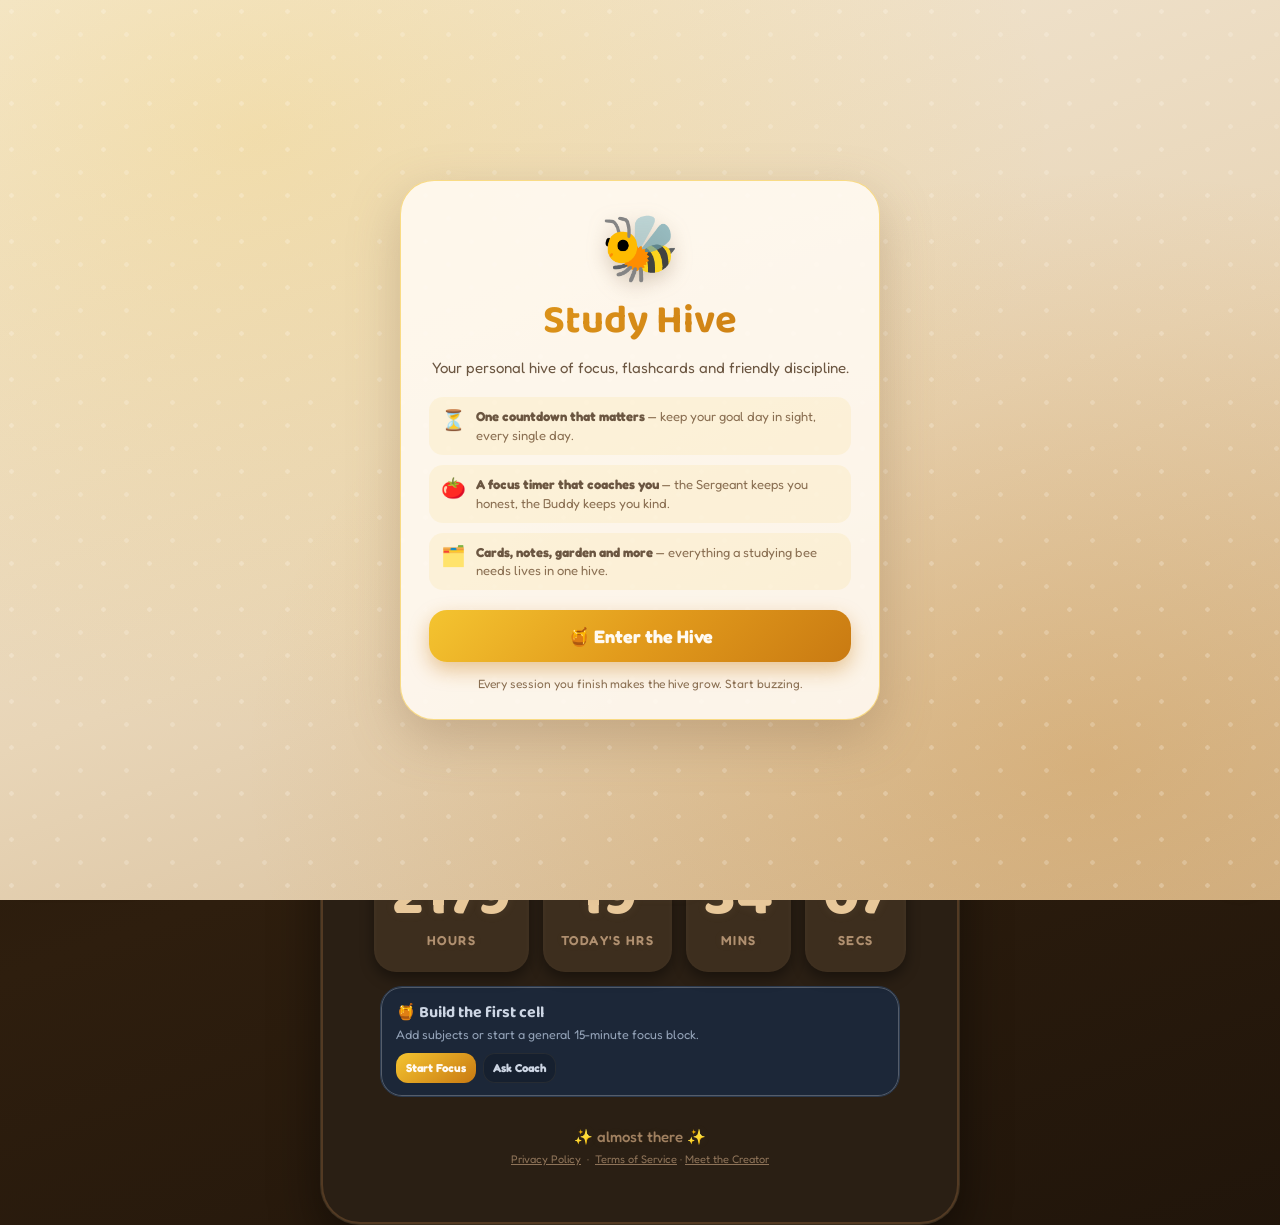
==== app.html @ ec987855 "Add files via upload" ====
<!DOCTYPE html>
<!--
  Study Hive — Proprietary Source Code
  Copyright © 2026 Omphemetse Mogale. All rights reserved.

  Sole owner / copyright holder: Omphemetse Mogale
  Contact: omphemetse.mogale0409@gmail.com

  This file and the Study Hive project may not be copied, cloned, rebranded,
  resold, redistributed, hosted, mirrored, sublicensed, or used to create
  derivative works without written permission from Omphemetse Mogale.
  See LICENSE.txt and COPYRIGHT_NOTICE.txt in this repository.
-->
<html lang="en">
<head>
<script src="js/01-idle-timer-scheduler.js"></script>

<meta charset="UTF-8">
<meta name="author" content="Omphemetse Mogale">
<meta name="copyright" content="Copyright © 2026 Omphemetse Mogale. All rights reserved.">
<meta name="owner" content="Omphemetse Mogale">
<meta name="contact" content="omphemetse.mogale0409@gmail.com">
<meta name="rights" content="Proprietary. No copying, cloning, rebranding, resale, redistribution, or derivative works without written permission. See LICENSE.txt.">
<meta name="viewport" content="width=device-width, initial-scale=1.0, viewport-fit=cover, maximum-scale=5.0">
<title>Study Hive — Countdown, Focus & Flashcards</title>
<link rel="icon" href="data:image/svg+xml,<svg xmlns=%22http://www.w3.org/2000/svg%22 viewBox=%220 0 100 100%22><text y=%22.9em%22 font-size=%2290%22>🐝</text></svg>">
<link rel="preconnect" href="https://fonts.googleapis.com">
<link href="https://fonts.googleapis.com/css2?family=Fredoka:wght@300..700&family=Baloo+2:wght@400..800&display=swap" rel="stylesheet">
<link rel="stylesheet" href="css/styles.css?v=10">


<base target="_blank">
</head>
<body class="startup-soft">
<div class="startup-honey-glow" id="startupHoneyGlow" aria-hidden="true"><span>🐝</span></div>
<!-- ===== FRONT PAGE: welcome screen (shows first on every visit) ===== -->
<div class="welcome-screen" id="welcomeScreen" role="dialog" aria-label="Welcome to Study Hive">
  <div class="welcome-honeycomb" aria-hidden="true"></div>
  <div class="welcome-card">
    <div class="welcome-bee" id="welcomeBee">🐝</div>
    <h1 class="welcome-title">Study Hive</h1>
    <p class="welcome-tagline">Your personal hive of focus, flashcards and friendly discipline.</p>
    <div class="welcome-bullets">
      <div class="welcome-bullet"><span>⏳</span><p><b>One countdown that matters</b> — keep your goal day in sight, every single day.</p></div>
      <div class="welcome-bullet"><span>🍅</span><p><b>A focus timer that coaches you</b> — the Sergeant keeps you honest, the Buddy keeps you kind.</p></div>
      <div class="welcome-bullet"><span>🗂️</span><p><b>Cards, notes, garden and more</b> — everything a studying bee needs lives in one hive.</p></div>
    </div>
    <button class="welcome-enter-btn" id="welcomeEnterBtn">🍯 Enter the Hive</button>
    <p class="welcome-footnote">Every session you finish makes the hive grow. Start buzzing.</p>
  </div>
</div>
<script src="js/02-startup-fade.js"></script>
<div class="onboard-veil" id="onboardVeil">
  <div class="onboard-card">
    <div class="onboard-bee">🐝</div>
    <h2>Welcome to Study Hive</h2>
    <p class="onboard-sub">A few short questions and your hive is built around you. One at a time — no rush.</p>

    <!-- Bee slider: shows how far through setup you are -->
    <div class="onboard-slider-wrap">
      <div class="onboard-slider-track">
        <div class="onboard-slider-fill" id="onboardSliderFill"></div>
        <span class="onboard-slider-bee" id="onboardSliderBee">🐝</span>
      </div>
      <div class="onboard-slider-label" id="onboardSliderLabel">Step 1 of 9</div>
    </div>

    <div class="onboard-step" data-step="1">
      <label class="onboard-label" for="onboardName">What should we call you?</label>
      <input type="text" id="onboardName" class="onboard-input" placeholder="e.g. Sam" maxlength="24">
      <p class="onboard-step-hint">Your name personalises your hive — the Sergeant and Buddy Bee will use it. You can skip this if you like.</p>
    </div>
    <div class="onboard-step" data-step="2">
      <label class="onboard-label" for="onboardGoal">What are you counting down to?</label>
      <input type="text" id="onboardGoal" class="onboard-input" placeholder="e.g. Finals, Graduation, SATs" maxlength="40">
      <p class="onboard-step-hint">This becomes the big goal on your countdown card. Pick something that will feel amazing to reach.</p>
    </div>
    <div class="onboard-step" data-step="3">
      <label class="onboard-label" for="onboardDate">When is it?</label>
      <input type="date" id="onboardDate" class="onboard-input">
      <p class="onboard-step-hint">Your countdown counts down to this day. Already set to 90 days from now — change it if yours is sooner or later.</p>
    </div>
    <div class="onboard-step" data-step="4">
      <label class="onboard-label" for="onboardSubjects">What subjects should the hive track?</label>
      <textarea id="onboardSubjects" class="onboard-input" rows="2" placeholder="Maths, Biology, English..." style="resize:vertical;"></textarea>
      <p class="onboard-step-hint">Separate with commas. Each subject gets its own progress so you can see where the effort is going.</p>
    </div>
    <div class="onboard-step" data-step="5">
      <label class="onboard-label" for="onboardDailyGoal">Daily study goal (minutes)</label>
      <input type="number" id="onboardDailyGoal" class="onboard-input" min="10" max="480" value="60">
      <p class="onboard-step-hint">A realistic daily target keeps the hive honest. Start smaller than you think — 60 minutes done well beats 3 hours done badly.</p>
    </div>
    <div class="onboard-step" data-step="6">
      <label class="onboard-label" for="onboardVibe">How should the hive coach you?</label>
      <select id="onboardVibe" class="onboard-input">
        <option value="balanced" selected>Balanced — supportive but honest</option>
        <option value="calm">Calm — gentle reminders</option>
        <option value="strict">Strict — drill-sergeant energy</option>
        <option value="fun">Fun — jokes and tiny challenges</option>
      </select>
      <p class="onboard-step-hint">This sets the coaching tone across the whole hive. You can change it anytime in Settings.</p>
    </div>
    <div class="onboard-step" data-step="7">
      <label style="display:flex; align-items:flex-start; gap:8px; text-align:left; font-size:12px; color:var(--brown); margin-top:12px; line-height:1.35;">
        <input type="checkbox" id="onboardMobileMode" style="margin-top:2px;"> Use the simplified mobile layout on this device
      </label>
      <p class="onboard-step-hint">Recommended if you study on a phone — it keeps the hive tidy on small screens. Tick it and the layout adapts.</p>
    </div>
    <div class="onboard-step" data-step="8">
      <label class="onboard-label" for="onboardWorry">Biggest thing you want help with</label>
      <textarea id="onboardWorry" class="onboard-input" rows="2" placeholder="e.g. procrastination, exam panic, staying consistent..." style="resize:vertical;"></textarea>
      <p class="onboard-step-hint">The hive coach reads this and aims its advice at your real struggle. Be honest — nobody else sees it.</p>
    </div>
    <div class="onboard-step" data-step="9">
      <label class="onboard-label" for="onboardPledge">Write a pledge to yourself</label>
      <textarea id="onboardPledge" class="onboard-input" rows="2" placeholder="I promise to show up honestly, one focused session at a time." style="resize:vertical;"></textarea>
      <p class="onboard-step-hint">Finish the sentence below — it becomes your pledge. It stays under your countdown as a quiet reminder of why you started.</p>
    </div>

    <div class="onboard-nav">
      <button type="button" class="onboard-nav-btn" id="onboardPrevBtn">← Back</button>
      <button type="button" class="onboard-nav-btn primary" id="onboardNextBtn">Next →</button>
    </div>
    <button class="onboard-start-btn" id="onboardStartBtn" style="display:none;">Start my hive 🍯</button>
    <button class="onboard-skip-btn" id="onboardSkipBtn">Skip for now</button>
  </div>
</div>
<div class="tour-overlay" id="tourOverlay">
  <div class="tour-catcher"></div>
  <div class="tour-spotlight hidden" id="tourSpotlight"></div>
  <div class="tour-card" id="tourCard">
    <div class="tour-card-icon" id="tourIcon">🍯</div>
    <div class="tour-card-progress" id="tourProgress">Step 1 of 21</div>
    <h3 id="tourTitle">Welcome</h3>
    <p id="tourBody">Loading…</p>
    <div class="tour-card-actions">
      <button class="tour-btn tour-btn-back" id="tourBackBtn">Back</button>
      <button class="tour-btn tour-btn-next" id="tourNextBtn">Next</button>
    </div>
    <button class="tour-skip-link" id="tourSkipBtn">Skip tour</button>
  </div>
</div>
<div class="mobile-bar" id="mobileTopBar"></div>
<div class="mobile-bar" id="mobileDockBar"></div>
<div class="tools-dock-bar" id="toolsDockBar"></div>
  <button class="zen-exit-btn" id="zenExitBtn" title="Exit Zen Mode (Esc)">🧘 Exit Zen Mode</button>
  <div class="sleep-veil" id="sleepVeil"></div>
  <div class="night-veil-dim" id="nightVeilDim"></div>
  <div class="hive-swarm" id="hiveSwarm"></div>
  <div class="hive-population-badge" id="hivePopulationBadge">🐝 0 bees working</div>
  <div class="xp-bar-track"><div class="xp-bar-fill" id="xpBarFill"></div></div>
  <div class="level-badge" id="levelBadge">🥚 Egg <span class="xp-count" id="xpCount">0 XP</span></div>
  <div class="achievement-toast" id="achievementToast"></div>

  <div class="weather-tint" id="weatherTint"></div>
  <div class="weather-widget" id="weatherWidget" title="Click the city to change it">
    <div class="weather-icon" id="weatherIcon"><div class="weather-sun"></div></div>
    <div>
      <div class="weather-temp" id="weatherTemp">--°</div>
      <div class="weather-desc" id="weatherDesc">Loading weather…</div>
      <input type="text" class="weather-city-input" id="weatherCityInput" placeholder="Change city…">
    </div>
  </div>

  <button class="fullscreen-btn" id="fsBtn" title="Toggle fullscreen" aria-label="Toggle fullscreen">
    <svg id="fsIcon" viewBox="0 0 24 24" fill="none" stroke-width="2" stroke-linecap="round" stroke-linejoin="round">
      <path d="M8 3H5a2 2 0 0 0-2 2v3"></path>
      <path d="M21 8V5a2 2 0 0 0-2-2h-3"></path>
      <path d="M3 16v3a2 2 0 0 0 2 2h3"></path>
      <path d="M16 21h3a2 2 0 0 0 2-2v-3"></path>
    </svg>
  </button>

  <div class="goal-wrap">
    <div class="goal-number">
      <div class="goal-back">90%</div>
      <div class="goal-front" id="goalFront">90%</div>
    </div>
    <div class="goal-label">My Goal</div>
  </div>

  <button class="grade-btn" id="gradeBtn">📊 Grades</button>
  <div class="grade-panel" id="gradePanel">
    <h4>Grade Predictor</h4>
    <select class="grade-subject-select" id="gradeSubjectSelect">
      <option value="">Add a subject in Settings</option>
    </select>
    <div class="grade-row">
      <label>Current Mark (%)</label>
      <input type="number" id="gradeCurrent" min="0" max="100" placeholder="e.g. 62">
    </div>
    <div class="grade-row">
      <label>Weight Completed So Far (%)</label>
      <input type="number" id="gradeWeightSoFar" min="0" max="100" placeholder="e.g. 60">
    </div>
    <div class="grade-row">
      <label>Target Grade (%)</label>
      <input type="number" id="gradeTarget" min="0" max="100" placeholder="e.g. 75">
    </div>
    <div class="grade-result" id="gradeResult">Fill in the fields above to see what you need on what's left.</div>
    <div class="grade-trend" id="gradeTrend">
      <div class="grade-trend-header">
        <span>Mark History</span>
        <div class="grade-trend-add">
          <input type="number" id="gradeTrendInput" min="0" max="100" placeholder="%">
          <button id="gradeTrendAddBtn">+</button>
        </div>
      </div>
      <svg viewBox="0 0 240 70" class="grade-trend-chart" id="gradeTrendChart"></svg>
      <div class="grade-trend-empty" id="gradeTrendEmpty">No marks logged yet for this subject.</div>
    </div>
  </div>

  <button class="breathing-btn" id="breathingBtn">🌬️ Breathe</button>
  <div class="breathing-panel" id="breathingPanel">
    <h4>Breathing Break</h4>
    <div class="breathing-presets">
      <button class="breathing-preset-btn active" data-pattern="4-4-4-4" data-label="Box Breathing">Box</button>
      <button class="breathing-preset-btn" data-pattern="4-7-8-0" data-label="Calming 4-7-8">4-7-8</button>
      <button class="breathing-preset-btn" data-pattern="4-0-4-0" data-label="Simple Breathing">Simple</button>
    </div>
    <div class="breathing-orb-wrap">
      <div class="breathing-orb" id="breathingOrb"></div>
      <div class="breathing-orb-label" id="breathingOrbLabel">Ready?</div>
    </div>
    <div class="breathing-count" id="breathingCount">0 cycles this session</div>
    <div class="breathing-btns">
      <button class="breathing-action-btn" id="breathingStartBtn">Start</button>
      <button class="breathing-action-btn secondary" id="breathingStopBtn">Stop</button>
    </div>
    <button class="breathing-tip-btn" id="breathingTipBtn">🎲 Give me a break idea</button>
    <div class="breathing-tip" id="breathingTip"></div>
  </div>

  <button class="misc-btn" id="awardsBtn">🏆 Awards</button>
  <div class="misc-panel" id="awardsPanel">
    <h4>Achievement Gallery</h4>
    <div class="weekly-recap" id="weeklyRecap"></div>
    <div class="awards-progress" id="awardsProgress">0 / 0 unlocked</div>
    <div class="awards-grid" id="awardsGrid"></div>
    <button class="share-progress-btn" id="shareProgressBtn">📤 Share My Progress</button>
  </div>

  <button class="misc-btn" id="vocabBtn">🔤 Vocab</button>
  <div class="misc-panel" id="vocabPanel">
    <h4>Word of the Day</h4>
    <div class="vocab-word" id="vocabWord">—</div>
    <div class="vocab-pos" id="vocabPos"></div>
    <div class="vocab-def" id="vocabDef">Loading…</div>
    <div class="vocab-example" id="vocabExample"></div>
    <div class="vocab-btns">
      <button class="vocab-action-btn" id="vocabLearnedBtn">✓ I know this one</button>
      <button class="vocab-action-btn secondary" id="vocabNextBtn">Next word</button>
    </div>
    <div class="vocab-count" id="vocabCount">0 words learned</div>
  </div>

  <button class="misc-btn" id="examBtn">📅 Exams</button>
  <div class="misc-panel" id="examPanel">
    <h4>Exam Countdown</h4>
    <div class="exam-add-row">
      <select class="exam-subject-select" id="examSubjectSelect">
        <option value="">Add a subject in Settings</option>
      </select>
      <input type="date" class="exam-date-input" id="examDateInput">
      <button class="exam-add-btn" id="examAddBtn">+</button>
    </div>
    <ul class="exam-list" id="examList"></ul>
  </div>

  <button class="misc-btn dock-item" id="notesBtn">📝 Notes</button>
  <div class="misc-panel" id="notesPanel">
    <h4>Quick Notes</h4>
    <textarea class="notes-textarea" id="notesTextarea" placeholder="Jot down anything — a formula, a reminder, a thought…"></textarea>
    <div class="notes-footer">
      <span class="notes-count" id="notesCount">0 characters · saved</span>
      <button class="notes-clear-btn" id="notesClearBtn">Clear</button>
    </div>
  </div>

  <button class="misc-btn" id="settingsBtn">⚙️ Settings</button>
  <div class="misc-panel" id="settingsPanel">
    <h4>Settings</h4>
    <div class="settings-row-label" style="margin-bottom:8px;">❔ Help</div>
    <button class="settings-action-btn" id="replayTourBtn" style="width:100%;">🐝 Replay Guided Tour</button>
    <div class="settings-divider"></div>
    <div class="settings-row-label" style="margin-bottom:8px;">🎯 Your goal</div>
    <div class="settings-btn-row">
      <input type="text" id="goalTitleInput" placeholder="Title (e.g. 🎓 The Grind)" style="flex:1;padding:8px 10px;border-radius:10px;border:1px solid var(--taupe);font-family:'Fredoka',sans-serif;">
    </div>
    <div class="settings-btn-row" style="margin-top:6px;">
      <input type="text" id="goalLabelInput" placeholder="Subtitle (e.g. Countdown to finals)" style="flex:1;padding:8px 10px;border-radius:10px;border:1px solid var(--taupe);font-family:'Fredoka',sans-serif;">
    </div>
    <div class="settings-btn-row" style="margin-top:6px;">
      <input type="date" id="goalDateInput" style="flex:1;padding:8px 10px;border-radius:10px;border:1px solid var(--taupe);font-family:'Fredoka',sans-serif;">
    </div>
    <button class="settings-action-btn" id="saveGoalBtn" style="width:100%; margin-top:6px;">💾 Save Goal</button>
    <div class="settings-divider"></div>
    <div class="settings-row-label" style="margin-bottom:8px;">📚 Your subjects</div>
    <ul class="exam-list" id="manageSubjectsList" style="list-style:none; padding:0; margin:0 0 8px;"></ul>
    <div class="settings-btn-row">
      <input type="text" id="newSubjectInput" placeholder="Add a subject (e.g. Biology)" style="flex:1;padding:8px 10px;border-radius:10px;border:1px solid var(--taupe);font-family:'Fredoka',sans-serif;">
      <button class="exam-add-btn" id="addSubjectBtn">+</button>
    </div>
    <div class="settings-row-label" style="margin:8px 0 4px; font-size:10.5px;">Or paste a list (one per line, or comma-separated)</div>
    <textarea class="notes-textarea" id="bulkSubjectTextarea" style="min-height:50px;" placeholder="Biology, Chemistry, History..."></textarea>
    <button class="settings-action-btn" id="bulkAddSubjectsBtn" style="width:100%; margin-top:6px;">➕ Add All</button>
    <div class="settings-divider"></div>
    <div class="settings-row-label" style="margin-bottom:8px;">Theme</div>
    <div class="theme-swatches" id="themeSwatches">
      <div class="theme-swatch active" data-theme="honey" style="background:linear-gradient(135deg,#f4c430,#e0a838);" title="Honey"></div>
      <div class="theme-swatch" data-theme="lavender" style="background:linear-gradient(135deg,#b39ddb,#7e57c2);" title="Lavender"></div>
      <div class="theme-swatch" data-theme="mint" style="background:linear-gradient(135deg,#80cbc4,#26a69a);" title="Mint"></div>
      <div class="theme-swatch" data-theme="ocean" style="background:linear-gradient(135deg,#64b5f6,#1976d2);" title="Ocean"></div>
      <div class="theme-swatch" data-theme="rose" style="background:linear-gradient(135deg,#f48fb1,#d81b60);" title="Rose"></div>
    </div>
    <div class="settings-divider"></div>
    <div class="settings-row">
      <span class="settings-row-label">👀 Eye-break reminders</span>
      <div class="settings-toggle" id="eyeBreakToggle"></div>
    </div>
    <div class="settings-row">
      <span class="settings-row-label">🔔 Pomodoro chime</span>
      <div class="settings-toggle" id="soundToggle"></div>
    </div>
    <div class="settings-row">
      <span class="settings-row-label">🐝 Cursor pollen trail</span>
      <div class="settings-toggle" id="pollenTrailToggle"></div>
    </div>
    <div class="settings-row">
      <span class="settings-row-label">📱 Milestone notifications</span>
      <div class="settings-toggle" id="browserNotifToggle"></div>
    </div>
    <div class="settings-divider"></div>
    <div class="settings-row-label" style="margin-bottom:8px;">🌙 Night dimness</div>
    <input type="range" id="nightDimSlider" min="40" max="100" value="100" style="width:100%;">
    <div class="settings-btn-row" style="margin-top:8px;">
      <button class="settings-action-btn" id="previewNightBtn">🌘 Preview Night Mode</button>
      <button class="settings-action-btn" id="dndSergeantBtn">🤫 Mute Sergeant 1h</button>
    </div>
    <div class="settings-divider"></div>
    <div class="settings-row-label" style="margin-bottom:8px;">Name your bees</div>
    <div class="settings-btn-row">
      <input type="text" id="sergeantNameInput" placeholder="Sergeant's name" style="flex:1;padding:8px 10px;border-radius:10px;border:1px solid var(--taupe);font-family:'Fredoka',sans-serif;">
      <input type="text" id="buddyNameInput" placeholder="Buddy's name" style="flex:1;padding:8px 10px;border-radius:10px;border:1px solid var(--taupe);font-family:'Fredoka',sans-serif;">
    </div>
    <button class="settings-action-btn" id="saveBeeNamesBtn" style="width:100%; margin-top:6px;">💾 Save Names</button>
    <div class="settings-divider"></div>
    <div class="settings-row-label" style="margin-bottom:8px;">Backup your progress</div>
    <div class="settings-btn-row">
      <button class="settings-action-btn" id="exportDataBtn">⬇️ Export</button>
      <button class="settings-action-btn" id="importDataBtn">⬆️ Import</button>
    </div>
    <input type="file" id="importDataFile" accept="application/json" style="display:none;">
    <button class="settings-action-btn" id="printSummaryBtn" style="width:100%; margin-bottom:4px;">🖨️ Print Summary</button>
    <button class="settings-danger-btn" id="resetDataBtn">🗑️ Reset All Progress</button>
  </div>

  <div class="eye-break-toast" id="eyeBreakToast"></div>
  <div class="print-summary" id="printSummary"></div>
  <canvas id="confettiCanvas" class="confetti-canvas"></canvas>

  <button class="misc-btn dock-item" id="cardsBtn" style="bottom:14px; top:auto; left:410px; position:fixed;">🗂️ Cards</button>
  <div class="misc-panel" id="cardsPanel" style="bottom:58px; top:auto; left:410px;">
    <h4>Flashcards</h4>
    <div class="cards-add-row">
      <select class="exam-subject-select" id="cardSubjectSelect">
        <option value="">Add a subject in Settings</option>
      </select>
    </div>
    <div class="cards-add-row">
      <input type="text" class="card-input" id="cardFrontInput" placeholder="Front (question)">
    </div>
    <div class="cards-add-row">
      <input type="text" class="card-input" id="cardBackInput" placeholder="Back (answer)">
      <button class="exam-add-btn" id="cardAddBtn">+</button>
    </div>
    <div class="ai-import-box">
      <div class="settings-row-label" style="margin:8px 0 4px;">✨ Or paste your notes and let AI make cards</div>
      <textarea class="notes-textarea" id="aiImportTextarea" style="min-height:70px;" placeholder="Paste notes, a summary, or upload a .txt file below…"></textarea>
      <div class="cards-add-row" style="margin-top:6px;">
        <input type="file" id="aiImportFile" accept=".txt,.md,text/plain" style="flex:1; font-size:10px;">
        <button class="settings-action-btn" id="aiGenerateBtn" style="flex:1; margin:0;">🤖 Generate Flashcards</button>
      </div>
      <div class="ai-import-status" id="aiImportStatus" style="font-size:10px; color:var(--brown); margin-top:4px;"></div>
    </div>
    <div class="flashcard-progress" id="flashcardProgress"></div>
    <div class="flashcard-stage" id="flashcardStage">
      <div class="flashcard-empty" id="flashcardEmpty">Add a card above to start your deck.</div>
    </div>
    <div class="flashcard-mastery-row" id="flashcardMasteryRow" style="display:none;">
      <button class="flashcard-mastery-btn got-it" id="cardGotItBtn">😀 Got it</button>
      <button class="flashcard-mastery-btn again" id="cardAgainBtn">🔁 Still learning</button>
    </div>
    <div class="flashcard-controls" id="flashcardControls" style="display:none;">
      <button class="breathing-action-btn secondary" id="cardPrevBtn">◀ Prev</button>
      <span class="flashcard-counter" id="flashcardCounter">1 / 1</span>
      <button class="breathing-action-btn secondary" id="cardNextBtn">Next ▶</button>
    </div>
    <div class="flashcard-btns-row" id="flashcardBtnsRow" style="display:none;">
      <button class="breathing-action-btn" id="cardShuffleBtn">🔀 Shuffle</button>
      <button class="breathing-action-btn secondary" id="cardFilterBtn">🎯 Unmastered Only</button>
      <button class="settings-danger-btn" id="cardDeleteBtn" style="width:auto; flex:1; margin-top:0;">🗑️ Delete</button>
    </div>
  </div>

  <button class="misc-btn dock-item" id="habitsBtn" style="bottom:14px; top:auto; left:520px; position:fixed;">✅ Habits</button>
  <div class="misc-panel" id="habitsPanel" style="bottom:58px; top:auto; left:520px;">
    <h4>Habit Tracker</h4>
    <div class="habit-add-row">
      <input type="text" class="habit-input" id="habitInput" placeholder="New habit e.g. Read 10 pages">
      <button class="exam-add-btn" id="habitAddBtn">+</button>
    </div>
    <div id="habitList"></div>
  </div>

  <button class="misc-btn dock-item" id="drawBtn" style="bottom:14px; top:auto; left:630px; position:fixed;">🎴 Draw</button>
  <div class="misc-panel" id="drawPanel" style="bottom:58px; top:auto; left:630px; text-align:center;">
    <h4>Draw a Card</h4>
    <div class="draw-card-stage" id="drawCardStage">
      <div class="draw-card" id="drawCard">
        <div class="draw-card-face draw-card-back">🐝</div>
        <div class="draw-card-face draw-card-front" id="drawCardFront"></div>
      </div>
    </div>
    <div class="breathing-count" id="drawCount">0 cards drawn</div>
    <button class="breathing-action-btn" id="drawAgainBtn" style="width:100%;">Draw a Card</button>
  </div>

  <button class="misc-btn" id="shortcutsBtn" style="top:18px; right:250px; position:fixed;">⌨️</button>
  <div class="misc-panel" id="shortcutsPanel" style="top:68px; right:250px; width:220px;">
    <h4>Keyboard Shortcuts</h4>
    <div class="shortcut-row"><kbd>Space</kbd><span>Start / pause Pomodoro</span></div>
    <div class="shortcut-row"><kbd>B</kbd><span>Toggle Breathing panel</span></div>
    <div class="shortcut-row"><kbd>N</kbd><span>Toggle Notes panel</span></div>
    <div class="shortcut-row"><kbd>W</kbd><span>Toggle Awards panel</span></div>
    <div class="shortcut-row"><kbd>Z</kbd><span>Toggle Zen Focus Mode</span></div>
    <div class="shortcut-row"><kbd>Esc</kbd><span>Close all panels / exit Zen mode</span></div>
  </div>

  <button class="focus-btn" id="focusBtn">🎯 Focus</button>
  <div class="focus-panel" id="focusPanel">
    <h4>Study Timer</h4>
    <div class="daily-goal-box" id="dailyGoalBox">
      <div class="daily-goal-header">
        <span>Today's Goal</span>
        <span class="daily-goal-edit" id="dailyGoalEdit">✏️ <span id="dailyGoalMinsLabel">60</span>m</span>
      </div>
      <div class="daily-goal-track"><div class="daily-goal-fill" id="dailyGoalFill"></div></div>
      <div class="daily-goal-status" id="dailyGoalStatus">0 / 60 min today</div>
    </div>
    <select class="subject-select" id="subjectSelect">
      <option value="">Add a subject in Settings</option>
    </select>
    <div class="subject-progress-list" id="subjectProgressList"></div>
    <div class="focus-presets">
      <button class="focus-preset-btn" data-mins="15">15m</button>
      <button class="focus-preset-btn" data-mins="25">25m</button>
      <button class="focus-preset-btn" data-mins="45">45m</button>
    </div>
    <div class="focus-session" id="focusSession">
      <div class="focus-session-time" id="focusSessionTime">00:00</div>
      <div class="focus-session-track"><div class="focus-session-fill" id="focusSessionFill"></div></div>
      <button class="focus-stop-btn" id="focusStopBtn">Stop</button>
    </div>
    <div class="focus-meter-label">Focus Meter</div>
    <div class="focus-meter-track"><div class="focus-meter-fill" id="focusMeterFill"></div></div>
    <div class="focus-meter-pct" id="focusMeterPct">0%</div>

    <div class="streak-label">🔥 Study Streak</div>
    <div class="streak-row">
      <div class="streak-count" id="streakCount">0</div>
      <div class="streak-unit" id="streakUnit">days</div>
    </div>
    <div class="streak-best" id="streakBest">Best: 0 days</div>

    <div class="settings-divider"></div>
    <button class="settings-action-btn" id="zenModeBtn" style="width:100%;">🧘 Enter Zen Focus Mode</button>
    <div class="focus-meter-label" style="margin-top:10px;">📊 Last 7 Days</div>
    <div class="weekly-chart" id="weeklyChart"></div>

    <div class="settings-divider"></div>
    <div class="settings-row-label" style="margin-bottom:8px;">🎧 Ambient Focus Sound</div>
    <div class="focus-presets" id="ambientSoundBtns">
      <button class="focus-preset-btn" data-sound="rain">🌧️ Rain</button>
      <button class="focus-preset-btn" data-sound="waves">🌊 Waves</button>
      <button class="focus-preset-btn" data-sound="outside">🐝 Outside</button>
      <button class="focus-preset-btn" data-sound="white">🤫 White</button>
    </div>
    <button class="breathing-action-btn secondary" id="ambientStopBtn" style="width:100%; margin-top:6px;">⏹ Stop Sound</button>
  </div>

  <button class="todo-toggle-btn dock-item" id="todoToggleBtn">✅ Tasks</button>
  <div class="todo-panel" id="todoPanel">
    <h4>Smart Todo List</h4>
    <div class="todo-add-row">
      <input type="text" class="todo-input" id="todoInput" placeholder="Add a task...">
      <select class="todo-priority-select" id="todoPrioritySelect">
        <option value="high">High</option>
        <option value="medium" selected>Med</option>
        <option value="low">Low</option>
      </select>
      <button class="todo-add-btn" id="todoAddBtn">+</button>
    </div>
    <ul class="todo-list" id="todoList"></ul>
  </div>

  <div class="mood-tracker" id="moodTracker">
    <div class="mood-tracker-label">Mood</div>
    <button class="mood-btn" data-mood="1" title="Sleepy">😴</button>
    <button class="mood-btn" data-mood="2" title="Meh">😐</button>
    <button class="mood-btn" data-mood="3" title="Okay">🙂</button>
    <button class="mood-btn" data-mood="4" title="Frustrated">😤</button>
    <button class="mood-btn" data-mood="5" title="Pumped">🤩</button>
    <div class="mood-sparkline" id="moodSparkline"></div>
  </div>

  <div class="buddy-bee-wrap" id="buddyBeeWrap">
    <div class="buddy-bubble" id="buddyBubble">You just crushed it! 🍯</div>
    <svg viewBox="0 0 46 46" width="100%" height="100%" xmlns="http://www.w3.org/2000/svg">
      <ellipse cx="14" cy="18" rx="9" ry="6" fill="rgba(255,255,255,0.8)" stroke="#f2c9dc" stroke-width="1"></ellipse>
      <ellipse cx="32" cy="18" rx="9" ry="6" fill="rgba(255,255,255,0.8)" stroke="#f2c9dc" stroke-width="1"></ellipse>
      <ellipse cx="23" cy="26" rx="12" ry="9" fill="#f7c9dd"></ellipse>
      <g clip-path="url(#bee-body-clip)">
        <rect x="11.5" y="17" width="4" height="18" fill="#c76f95"></rect>
        <rect x="19" y="17" width="4" height="18" fill="#c76f95"></rect>
        <rect x="26.5" y="17" width="4" height="18" fill="#c76f95"></rect>
      </g>
      <circle cx="33" cy="22" r="5" fill="#5a3d4a"></circle>
      <circle cx="34.5" cy="20.5" r="1" fill="#fff"></circle>
      <path d="M30 17 L27 12" stroke="#c76f95" stroke-width="1.4" stroke-linecap="round"></path>
      <path d="M35 17 L37 12" stroke="#c76f95" stroke-width="1.4" stroke-linecap="round"></path>
    </svg>
  </div>

  <div class="pomodoro-widget" id="pomodoroWidget">
    <h5>Pomodoro</h5>
    <div class="tomato-ring-wrap">
      <svg viewBox="0 0 84 84">
        <circle class="tomato-ring-bg" cx="42" cy="42" r="36"></circle>
        <circle class="tomato-ring-fill" id="pomodoroRing" cx="42" cy="42" r="36"></circle>
      </svg>
      <div class="tomato-leaf">🍅</div>
      <div class="pomodoro-time" id="pomodoroTime">25:00</div>
    </div>
    <div class="pomodoro-state" id="pomodoroState">Focus Time</div>
    <div class="pomodoro-sessions" id="pomodoroSessions">Session 1 · 0 done</div>
    <select class="pomodoro-subject-select" id="pomodoroSubjectSelect">
      <option value="">Add a subject in Settings</option>
    </select>
    <div class="pomodoro-btns">
      <button class="pomodoro-btn" id="pomodoroStartBtn">Start</button>
      <button class="pomodoro-btn secondary" id="pomodoroResetBtn">Reset</button>
    </div>
  </div>

  <button class="misc-btn dock-item" id="waterBtn" style="bottom:14px; top:auto; left:1620px; position:fixed;">💧 Water</button>
  <div class="misc-panel" id="waterPanel" style="bottom:58px; top:auto; left:1620px; text-align:center;">
    <h4>Water Intake</h4>
    <div class="water-glasses" id="waterGlasses"></div>
    <div class="water-count" id="waterCount">0 / 8</div>
  </div>

  <button class="misc-btn dock-item" id="musicBtn" style="bottom:14px; top:auto; left:1730px; position:fixed;">🎵 Music</button>
  <div class="misc-panel" id="musicPanel" style="bottom:58px; top:auto; left:1730px;">
    <h4>Lofi Player</h4>
    <p class="lofi-description">New: “Calm Bee Outside” blends soft garden ambience, distant bees, birds, and gentle study chords.</p>
    <div class="lofi-player" id="lofiPlayer" style="position:static; width:auto; box-shadow:none; background:none; padding:0;">
      <div class="vinyl" id="vinylSpinner"></div>
      <div class="lofi-tracks">
        <button class="lofi-track-btn" data-track="hive">🎹 Hive Hum</button>
        <button class="lofi-track-btn" data-track="rain">🌧️ Study Rain</button>
        <button class="lofi-track-btn" data-track="dawn">🎸 Dawn Focus</button>
        <button class="lofi-track-btn" data-track="ocean">🌊 Ocean Waves</button>
        <button class="lofi-track-btn" data-track="forest">🌲 Forest</button>
        <button class="lofi-track-btn" data-track="outside">🌿 Calm Bee Outside</button>
        <button class="lofi-track-btn" data-track="white">📻 White Noise</button>
      </div>
    </div>
  </div>

  <button class="misc-btn dock-item" id="feedbackBtn">💬 Feedback</button>
  <div class="misc-panel" id="feedbackPanel">
    <h4>Talk to the Hive</h4>
    <p style="font-size:12px; color:var(--brown); margin-bottom:10px; line-height:1.4;">Send a bug, idea, praise, or “this feels confusing” note. The hive packages it clearly so it is easy to act on.</p>
    <select id="feedbackCategory" style="width:100%; border-radius:12px; border:1.5px solid var(--taupe); padding:9px 10px; font-family:'Fredoka',sans-serif; font-size:13px; margin-bottom:8px;">
      <option value="Bug">🐞 Bug / glitch</option>
      <option value="Idea">💡 Feature idea</option>
      <option value="Design">🎨 Design / usability</option>
      <option value="Study">📚 Study help request</option>
      <option value="Love">🍯 Something I love</option>
    </select>
    <select id="feedbackRating" style="width:100%; border-radius:12px; border:1.5px solid var(--taupe); padding:9px 10px; font-family:'Fredoka',sans-serif; font-size:13px; margin-bottom:8px;">
      <option value="5">★★★★★ Amazing</option>
      <option value="4">★★★★ Good</option>
      <option value="3">★★★ Okay</option>
      <option value="2">★★ Needs work</option>
      <option value="1">★ Frustrating</option>
    </select>
    <textarea id="feedbackText" placeholder="What happened? What should feel better?" rows="5" style="width:100%; border-radius:12px; border:1.5px solid var(--taupe); padding:10px; font-family:'Fredoka',sans-serif; font-size:13px; resize:vertical; margin-bottom:8px;"></textarea>
    <input type="email" id="feedbackEmail" placeholder="Your email (optional, so we can reply)" style="width:100%; border-radius:12px; border:1.5px solid var(--taupe); padding:9px 10px; font-family:'Fredoka',sans-serif; font-size:13px; margin-bottom:8px;">
    <label style="display:flex; gap:8px; align-items:flex-start; font-size:11.5px; color:var(--brown); margin-bottom:8px; line-height:1.3;"><input type="checkbox" id="feedbackIncludeStats" checked> Include non-sensitive app context (screen size, theme, current tool) to help debug.</label>
    <div style="display:flex; gap:6px; margin-bottom:8px;"><button class="breathing-action-btn" id="feedbackSendBtn" style="flex:1;">Prepare Feedback 🐝</button><button class="breathing-action-btn secondary" id="feedbackCopyBtn" style="flex:1;">Copy</button></div>
    <button class="breathing-action-btn secondary" id="feedbackDraftBtn" style="width:100%;">Save Draft</button>
    <div id="feedbackPreview" style="display:none; white-space:pre-wrap; background:var(--cream); border-radius:12px; padding:10px; font-size:11.5px; color:var(--deep-brown); margin-top:8px; max-height:140px; overflow:auto;"></div>
    <div id="feedbackStatus" style="font-size:11px; color:var(--brown); margin-top:8px; text-align:center;"></div>
  </div>

  <button class="misc-btn dock-item" id="tipsBtn">💡 Study Tips</button>
  <div class="misc-panel" id="tipsPanel" style="text-align:center;">
    <h4>Hive Wisdom</h4>
    <div id="tipText" style="font-size:14px; color:var(--deep-brown); font-weight:600; line-height:1.5; min-height:70px; display:flex; align-items:center; justify-content:center; padding:6px 4px;"></div>
    <button class="breathing-action-btn secondary" id="tipNextBtn" style="width:100%; margin-top:8px;">Another one 🔄</button>
  </div>

  <svg width="0" height="0" style="position:absolute" aria-hidden="true">
    <defs>
      <clipPath id="bee-body-clip" clipPathUnits="userSpaceOnUse">
        <ellipse cx="23" cy="26" rx="12" ry="9"></ellipse>
      </clipPath>
    </defs>
  </svg>

  <div class="bee-wrap bee-1">
    <svg class="bee-bob" viewBox="0 0 46 46" xmlns="http://www.w3.org/2000/svg">
      <ellipse class="wing" cx="14" cy="18" rx="9" ry="6" fill="rgba(255,255,255,0.75)" stroke="#d3b995" stroke-width="1"></ellipse>
      <ellipse class="wing wing-right" cx="32" cy="18" rx="9" ry="6" fill="rgba(255,255,255,0.75)" stroke="#d3b995" stroke-width="1"></ellipse>
      <ellipse cx="23" cy="26" rx="12" ry="9" fill="#f4c430"></ellipse>
      <g clip-path="url(#bee-body-clip)">
        <rect x="11.5" y="17" width="4" height="18" fill="#2b2b2b"></rect>
        <rect x="19" y="17" width="4" height="18" fill="#2b2b2b"></rect>
        <rect x="26.5" y="17" width="4" height="18" fill="#2b2b2b"></rect>
      </g>
      <circle cx="33" cy="22" r="5" fill="#2b2b2b"></circle>
      <circle cx="34.5" cy="20.5" r="1" fill="#fff"></circle>
      <path d="M30 17 L27 12" stroke="#2b2b2b" stroke-width="1.4" stroke-linecap="round"></path>
      <path d="M35 17 L37 12" stroke="#2b2b2b" stroke-width="1.4" stroke-linecap="round"></path>
    </svg>
  </div>

  <div class="bee-wrap bee-2">
    <svg class="bee-bob" viewBox="0 0 46 46" xmlns="http://www.w3.org/2000/svg">
      <ellipse class="wing" cx="14" cy="18" rx="9" ry="6" fill="rgba(255,255,255,0.75)" stroke="#d3b995" stroke-width="1"></ellipse>
      <ellipse class="wing wing-right" cx="32" cy="18" rx="9" ry="6" fill="rgba(255,255,255,0.75)" stroke="#d3b995" stroke-width="1"></ellipse>
      <ellipse cx="23" cy="26" rx="12" ry="9" fill="#f4c430"></ellipse>
      <g clip-path="url(#bee-body-clip)">
        <rect x="11.5" y="17" width="4" height="18" fill="#2b2b2b"></rect>
        <rect x="19" y="17" width="4" height="18" fill="#2b2b2b"></rect>
        <rect x="26.5" y="17" width="4" height="18" fill="#2b2b2b"></rect>
      </g>
      <circle cx="33" cy="22" r="5" fill="#2b2b2b"></circle>
      <circle cx="34.5" cy="20.5" r="1" fill="#fff"></circle>
      <path d="M30 17 L27 12" stroke="#2b2b2b" stroke-width="1.4" stroke-linecap="round"></path>
      <path d="M35 17 L37 12" stroke="#2b2b2b" stroke-width="1.4" stroke-linecap="round"></path>
    </svg>
  </div>

  <div class="bee-wrap bee-3">
    <svg class="bee-bob" viewBox="0 0 46 46" xmlns="http://www.w3.org/2000/svg">
      <ellipse class="wing" cx="14" cy="18" rx="9" ry="6" fill="rgba(255,255,255,0.75)" stroke="#d3b995" stroke-width="1"></ellipse>
      <ellipse class="wing wing-right" cx="32" cy="18" rx="9" ry="6" fill="rgba(255,255,255,0.75)" stroke="#d3b995" stroke-width="1"></ellipse>
      <ellipse cx="23" cy="26" rx="12" ry="9" fill="#f4c430"></ellipse>
      <g clip-path="url(#bee-body-clip)">
        <rect x="11.5" y="17" width="4" height="18" fill="#2b2b2b"></rect>
        <rect x="19" y="17" width="4" height="18" fill="#2b2b2b"></rect>
        <rect x="26.5" y="17" width="4" height="18" fill="#2b2b2b"></rect>
      </g>
      <circle cx="33" cy="22" r="5" fill="#2b2b2b"></circle>
      <circle cx="34.5" cy="20.5" r="1" fill="#fff"></circle>
      <path d="M30 17 L27 12" stroke="#2b2b2b" stroke-width="1.4" stroke-linecap="round"></path>
      <path d="M35 17 L37 12" stroke="#2b2b2b" stroke-width="1.4" stroke-linecap="round"></path>
    </svg>
  </div>

  <!-- ===== NEW FEATURES MARKUP ===== -->
  <button class="sleep-toggle-btn" id="shareCountdownBtn" style="right:218px;" title="Copy countdown summary to share">📋</button>

  <button class="misc-btn dock-item" id="capsuleBtn" style="bottom:14px; top:auto; left:740px; position:fixed;">⏳ Capsule</button>
  <div class="misc-panel" id="capsulePanel" style="bottom:58px; top:auto; left:740px;">
    <h4>Time Capsule ✉️</h4>
    <div id="capsuleLockedView">
      <textarea class="notes-textarea" id="capsuleTextarea" placeholder="Write a message to your future self... it unlocks on the last day of school."></textarea>
      <button class="settings-action-btn" id="capsuleSaveBtn" style="width:100%;">🔒 Seal It Until The Last Day</button>
      <div class="breathing-count" id="capsuleStatus">No capsule sealed yet.</div>
    </div>
    <div id="capsuleUnlockedView" style="display:none;">
      <div class="capsule-reveal-text" id="capsuleRevealText"></div>
      <button class="settings-danger-btn" id="capsuleClearBtn">🗑️ Clear Capsule</button>
    </div>
  </div>

  <button class="misc-btn dock-item" id="punsBtn" style="bottom:14px; top:auto; left:850px; position:fixed;">😂 Puns</button>
  <div class="misc-panel" id="punsPanel" style="bottom:58px; top:auto; left:850px; text-align:center;">
    <h4>Bee Puns 🐝</h4>
    <div class="grade-result" id="punText">Tap the button for some bee-rilliant humor.</div>
    <button class="breathing-action-btn" id="punNextBtn" style="width:100%;">🎲 Another one</button>
  </div>

  <div class="clicker-overlay" id="clickerOverlay">
    <div class="clicker-box">
      <h4>🐝 Bee Clicker!</h4>
      <div class="clicker-stats">
        <span id="clickerScore">Score: 0</span>
        <span id="clickerTime">10s</span>
        <span id="clickerBest">Best: 0</span>
      </div>
      <div class="clicker-arena" id="clickerArena">
        <button class="clicker-target" id="clickerTarget">🐝</button>
      </div>
      <button class="breathing-action-btn secondary" id="clickerCloseBtn" style="width:100%;">Close</button>
    </div>
  </div>

  <div class="milestone-toast" id="milestoneToast"></div>
  <div class="god-mode-toast" id="godModeToast"></div>
  <div class="god-mode-veil" id="godModeVeil"></div>
  <div class="bee-fact-popup" id="beeFactPopup"></div>

  <button class="misc-btn dock-item" id="secretsBtn" style="bottom:14px; top:auto; left:960px; position:fixed;">🕵️ Secrets</button>
  <div class="misc-panel" id="secretsPanel" style="bottom:58px; top:auto; left:960px;">
    <h4>Secrets Found</h4>
    <div class="secrets-progress" id="secretsProgress">0 / 0 found</div>
    <div id="secretsList"></div>
  </div>

  <button class="misc-btn dock-item" id="challengeBtn" style="bottom:14px; top:auto; left:1070px; position:fixed;">🎯 Challenge</button>

  <button class="misc-btn dock-item" id="heatmapBtn" style="bottom:14px; top:auto; left:1180px; position:fixed;">🗓️ Heatmap</button>
  <div class="misc-panel" id="heatmapPanel" style="bottom:58px; top:auto; left:1180px; width:260px;">
    <h4>Study Heatmap 🗓️</h4>
    <div class="heatmap-legend">Less <span class="heatmap-cell"></span><span class="heatmap-cell lvl-1"></span><span class="heatmap-cell lvl-2"></span><span class="heatmap-cell lvl-3"></span><span class="heatmap-cell lvl-4"></span> More</div>
    <div class="heatmap-grid" id="heatmapGrid"></div>
    <div class="heatmap-stats" id="heatmapStats"></div>
  </div>

  <button class="misc-btn dock-item" id="rivalBtn" style="bottom:14px; top:auto; left:1290px; position:fixed;">🐝⚔️ Rival Hive</button>
  <div class="misc-panel" id="rivalPanel" style="bottom:58px; top:auto; left:1290px; width:250px;">
    <h4>Rival Hive Race 🐝⚔️</h4>
    <div class="rival-rate-row">
      <button class="rival-rate-btn" data-rate="15">🐌 Chill<br>15m/day</button>
      <button class="rival-rate-btn" data-rate="30">🚶 Steady<br>30m/day</button>
      <button class="rival-rate-btn" data-rate="60">🚀 Turbo<br>60m/day</button>
    </div>
    <div class="race-track-wrap">
      <div class="race-track-label">You</div>
      <div class="race-track"><div class="race-track-fill you" id="raceYouFill" style="width:0%;"></div></div>
      <div class="race-track-label">Rival Hive</div>
      <div class="race-track"><div class="race-track-fill rival" id="raceRivalFill" style="width:0%;"></div></div>
    </div>
    <div class="race-status" id="raceStatus"></div>
  </div>

  <button class="misc-btn dock-item" id="gardenBtn" style="bottom:14px; top:auto; left:1400px; position:fixed;">🌷 Garden</button>
  <div class="misc-panel" id="gardenPanel" style="bottom:58px; top:auto; left:1400px; width:260px;">
    <h4>Bee Garden 🌷</h4>
    <div class="garden-grid" id="gardenGrid"></div>
    <div class="garden-stats" id="gardenStats"></div>
  </div>

  <button class="misc-btn dock-item" id="freezeBtn" style="bottom:14px; top:auto; left:1510px; position:fixed;">❄️ Freeze <span class="freeze-count-badge" id="freezeCount">0</span></button>
  <div class="misc-panel" id="freezePanel" style="bottom:58px; top:auto; left:1510px;">
    <h4>Streak Freeze ❄️</h4>
    <div class="breathing-count" id="freezeExplainer">You have 0 streak freezes saved.</div>
    <div class="breathing-tip">Earn one every 7-day streak milestone (max 3 stored). Miss a day and a freeze automatically protects your streak instead of resetting it.</div>
  </div>

  <div class="exam-countdown-badge" id="examCountdownBadge"></div>

  <button class="dock-toggle-btn" id="dockToggleBtn" title="Show/hide extra tools">🧰 More Tools</button>
  <div class="misc-panel" id="challengePanel" style="bottom:58px; top:auto; left:1070px; text-align:center;">
    <h4>Daily Challenge</h4>
    <div class="challenge-card" id="challengeCard">Tap "New Challenge" to get one.</div>
    <button class="breathing-action-btn" id="challengeDoneBtn" style="width:100%; margin-bottom:6px;">✓ Mark Done</button>
    <button class="breathing-action-btn secondary" id="challengeNewBtn" style="width:100%;">🎲 New Challenge</button>
  </div>

  <button class="sos-btn" id="sosBtn" title="Feeling overwhelmed? Tap for a calm reset">🆘 Calm</button>
  <div class="sos-veil" id="sosVeil"></div>
  <div class="sos-message" id="sosMessage">
    <div id="sosMessageText">Take a breath. You're doing better than you think. 🐝</div>
    <button class="breathing-action-btn secondary" id="sosCloseBtn" style="width:100%; margin-top:12px;">I'm okay now</button>
  </div>

  <div class="sergeant-shadow anger-0" id="sergeantShadow"></div>
  <div class="rage-meter anger-0" id="rageMeter" title="Sergeant's rage level">
    <div class="rage-meter-fill"></div>
  </div>
  <div class="sergeant-persistent anger-0" id="sergeantPersistent" title="Your drill sergeant bee is watching">
    <div class="sergeant-rank-badge" id="sergeantRankBadge">PVT</div>
    <div class="sergeant-steam s1"></div>
    <div class="sergeant-steam s2"></div>
    <div class="sergeant-fist left"></div>
    <div class="sergeant-fist right"></div>
    <svg class="sergeant-bob" viewBox="0 0 46 46" xmlns="http://www.w3.org/2000/svg">
      <defs><clipPath id="bee-body-clip"><rect x="9" y="14" width="28" height="22" rx="6"></rect></clipPath></defs>
      <ellipse cx="14" cy="18" rx="9" ry="6" fill="rgba(255,255,255,0.75)" stroke="#d3b995" stroke-width="1"></ellipse>
      <ellipse cx="32" cy="18" rx="9" ry="6" fill="rgba(255,255,255,0.75)" stroke="#d3b995" stroke-width="1"></ellipse>
      <ellipse cx="23" cy="26" rx="12" ry="9" fill="#f4c430"></ellipse>
      <g clip-path="url(#bee-body-clip)">
        <rect x="11.5" y="17" width="4" height="18" fill="#2b2b2b"></rect>
        <rect x="19" y="17" width="4" height="18" fill="#2b2b2b"></rect>
        <rect x="26.5" y="17" width="4" height="18" fill="#2b2b2b"></rect>
      </g>
      <ellipse class="sergeant-muscle left" cx="16" cy="27" rx="4.2" ry="3.2" fill="#e0a838"></ellipse>
      <ellipse class="sergeant-muscle right" cx="30" cy="27" rx="4.2" ry="3.2" fill="#e0a838"></ellipse>
      <ellipse class="sergeant-cheek" cx="30" cy="25" rx="2.6" ry="1.6" fill="#c1392b"></ellipse>
      <circle cx="33" cy="22" r="5" fill="#2b2b2b"></circle>
      <circle cx="34.5" cy="20.5" r="1" fill="#fff"></circle>
      <path class="sergeant-teeth" d="M30 25.5 L36 25.5 L35 28 L33 26.5 L31 28 Z" fill="#fff"></path>
      <path d="M30 17 L27 12" stroke="#2b2b2b" stroke-width="1.4" stroke-linecap="round"></path>
      <path d="M35 17 L37 12" stroke="#2b2b2b" stroke-width="1.4" stroke-linecap="round"></path>
      <ellipse cx="33" cy="15.5" rx="8.5" ry="2.4" fill="#5a6b3f"></ellipse>
      <path d="M27 15 C27 10 39 10 39 15 C39 12.5 27 12.5 27 15 Z" fill="#6d8049"></path>
      <ellipse cx="33" cy="12.6" rx="3.2" ry="1.4" fill="#4a5732"></ellipse>
      <path class="sergeant-brow" d="M28.5 16.5 L38.5 16.5" stroke="#1a1a1a" stroke-width="2.2" stroke-linecap="round"></path>
      <path class="sergeant-brow-l" d="M28.5 16 L33 17.3" stroke="#1a1a1a" stroke-width="2.4" stroke-linecap="round"></path>
      <path class="sergeant-brow-r" d="M33 17.3 L38.5 16" stroke="#1a1a1a" stroke-width="2.4" stroke-linecap="round"></path>
    </svg>
  </div>
  <div class="sergeant-nag-bubble" id="sergeantNagBubble">
    <span class="sergeant-nag-text" id="sergeantNagText"></span>
    <div class="voice-wave" id="voiceWave"><span></span><span></span><span></span><span></span><span></span></div>
  </div>

  <div class="hive-wrap" id="hiveWrap" role="button" aria-label="Tap the hive for motivation" tabindex="0">
    <svg viewBox="0 0 72 72" xmlns="http://www.w3.org/2000/svg">
      <ellipse cx="36" cy="64" rx="26" ry="5" fill="rgba(139,111,82,0.2)"></ellipse>
      <path d="M36 8 C20 8 14 24 14 38 C14 54 24 66 36 66 C48 66 58 54 58 38 C58 24 52 8 36 8 Z" fill="#e8ab3c"></path>
      <path class="layer1" d="M14 38 C14 42 15 46 17 50 L55 50 C57 46 58 42 58 38 Z" fill="#d99420"></path>
      <path class="layer2" d="M15 46 C17 54 25 62 36 62 C47 62 55 54 57 46 Z" fill="#c97a12"></path>
      <ellipse cx="36" cy="38" rx="7" ry="9" fill="#5a3d1f" class="layer3"></ellipse>
      <g class="layer4">
        <circle cx="20" cy="20" r="2" fill="#fff2c9"></circle>
        <circle cx="50" cy="18" r="2" fill="#fff2c9"></circle>
        <circle cx="46" cy="52" r="2" fill="#fff2c9"></circle>
        <circle cx="26" cy="56" r="2" fill="#fff2c9"></circle>
      </g>
    </svg>
  </div>

  <div class="motivation-bubble" id="motivationBubble"></div>

  <div class="hive-progress-wrap">
    <div class="hive-progress-label">Hive Progress</div>
    <div class="hive-progress-track"><div class="hive-progress-fill" id="hiveFill"></div><span class="hive-progress-bee" id="hiveProgressBee">🐝</span></div>
    <div class="hive-progress-pct" id="hivePct">0%</div>
  </div>

  <div class="bubble"></div>
  <div class="bubble"></div>
  <div class="bubble"></div>
  <div class="bubble"></div>
  <div class="bubble"></div>

  <div class="card">
    <div class="clock-label">Right Now</div>
    <div class="current-time" id="currentTime">--:--:--</div>
    <div class="current-date" id="currentDate">Loading...</div>

    <div class="quote-rotator" id="quoteRotator">
      <div class="quote-text" id="quoteText">Loading...</div>
      <div class="quote-author" id="quoteAuthor">
        <span id="quoteAuthorName"></span>
        <button class="quote-fav-btn" id="quoteFavBtn" title="Save to favorites">🤍</button>
      </div>
      <button class="quote-fav-list-btn" id="quoteFavListBtn">❤️ Favorites (<span id="quoteFavCount">0</span>)</button>
      <div class="quote-fav-popover" id="quoteFavPopover"></div>
    </div>
    <div class="divider"></div>

    <div class="title-wrap">
      <div class="title" id="mainTitle">🎓 The Grind</div>
      <span class="drip"></span>
      <span class="drip"></span>
      <span class="drip"></span>
      <span class="drip"></span>
    </div>
    <div class="subtitle" id="mainSubtitle">Countdown to your goal</div>

    <div class="days-block">
      <div class="num" id="days">00</div>
      <div class="unit-label">Days To Go</div>
    </div>

    <div class="time-elapsed-wrap">
      <div class="time-elapsed-label"><span>Countdown Progress</span><span id="timeElapsedPct">0%</span></div>
      <div class="time-elapsed-track"><div class="time-elapsed-fill" id="timeElapsedFill"></div></div>
    </div>

    <div class="countdown">
      <div class="unit">
        <div class="num" id="hours">00</div>
        <div class="unit-label">Hours</div>
      </div>
      <div class="unit">
        <div class="num" id="todayHours">00</div>
        <div class="unit-label">Today's Hrs</div>
      </div>
      <div class="unit">
        <div class="num" id="minutes">00</div>
        <div class="unit-label">Mins</div>
      </div>
      <div class="unit">
        <div class="num" id="seconds">00</div>
        <div class="unit-label">Secs</div>
      </div>
    </div>

    <div class="footer-note" id="footerNote">✨ almost there ✨</div>
    <div class="legal-links">
      <a href="study-hive-privacy-policy.html">Privacy Policy</a>
      &nbsp;·&nbsp;
      <a href="study-hive-terms-of-service.html">Terms of Service</a> ·
      <!-- The old host (Cloudflare) rewrote this to a /cdn-cgi/ email-protection
           URL that only worked there. On GitHub Pages a plain mailto: works. -->
      <a href="mailto:omphemetse.mogale0409@gmail.com">Meet the Creator</a>
    </div>

  </div>

  <div class="celebration-overlay" id="celebrationOverlay">
    <div class="confetti"></div><div class="confetti"></div><div class="confetti"></div>
    <div class="confetti"></div><div class="confetti"></div><div class="confetti"></div>
    <div class="confetti"></div><div class="confetti"></div><div class="confetti"></div>
    <div class="confetti"></div><div class="confetti"></div><div class="confetti"></div>
    <div class="celebration-message">🎉🍯 THE HIVE IS COMPLETE! 🍯🎉<br>You made it!</div>
  </div>

  <div class="sergeant-wrap" id="sergeantWrap">
    <div class="sergeant-bee" id="sergeantBee">
      <div class="sergeant-bubble" id="sergeantBubble">AT EASE, SOLDIER! 🫡 YOU MADE IT!</div>
      <div class="sergeant-arm left"></div>
      <div class="sergeant-arm right"></div>
      <svg viewBox="0 0 46 46" width="100%" height="100%" xmlns="http://www.w3.org/2000/svg">
        <ellipse cx="14" cy="18" rx="9" ry="6" fill="rgba(255,255,255,0.75)" stroke="#d3b995" stroke-width="1"></ellipse>
        <ellipse cx="32" cy="18" rx="9" ry="6" fill="rgba(255,255,255,0.75)" stroke="#d3b995" stroke-width="1"></ellipse>
        <ellipse cx="23" cy="26" rx="12" ry="9" fill="#f4c430"></ellipse>
        <g clip-path="url(#bee-body-clip)">
          <rect x="11.5" y="17" width="4" height="18" fill="#2b2b2b"></rect>
          <rect x="19" y="17" width="4" height="18" fill="#2b2b2b"></rect>
          <rect x="26.5" y="17" width="4" height="18" fill="#2b2b2b"></rect>
        </g>
        <circle cx="33" cy="22" r="5" fill="#2b2b2b"></circle>
        <circle cx="34.5" cy="20.5" r="1" fill="#fff"></circle>
        <path d="M30 17 L27 12" stroke="#2b2b2b" stroke-width="1.4" stroke-linecap="round"></path>
        <path d="M35 17 L37 12" stroke="#2b2b2b" stroke-width="1.4" stroke-linecap="round"></path>
        <ellipse cx="33" cy="15.5" rx="8.5" ry="2.4" fill="#5a6b3f"></ellipse>
        <path d="M27 15 C27 10 39 10 39 15 C39 12.5 27 12.5 27 15 Z" fill="#6d8049"></path>
        <ellipse cx="33" cy="12.6" rx="3.2" ry="1.4" fill="#4a5732"></ellipse>
        <ellipse cx="31" cy="22" rx="3.4" ry="2.6" fill="#1a1a1a"></ellipse>
        <ellipse cx="36.5" cy="22" rx="3.4" ry="2.6" fill="#1a1a1a"></ellipse>
        <rect x="33.8" y="21.2" width="1.6" height="1.2" fill="#1a1a1a"></rect>
      </svg>
    </div>
  </div>

<script src="js/05-countdown-hive-core.js"></script>

<script src="js/06-xp-achievements-buddy.js"></script>

<!-- ===================================================================
     NEW FEATURES: tab-title countdown, milestone celebrations + browser
     notifications, time capsule, pollen cursor trail, "honey" word easter
     egg, bee-clicker mini-game, bee puns, custom bee names, share/copy
     countdown, secret bee-fact popup.
     =================================================================== -->
<script src="js/07-milestones-tips-clicker.js"></script>

<!-- ================================================================
     STUDY HIVE HIVE STUDIO PACK: 20 study tools + app-wide polish layer
     ================================================================ -->

<script src="js/08-study-data-core.js"></script>


<!-- ================================================================
     HIVE COACH + BEE ART UPGRADE
     A larger adaptive study system plus upgraded visual bees.
     ================================================================ -->


<button id="hiveCoachBtn">🐝 Hive Coach</button>
<div class="hive-coach-panel" id="hiveCoachPanel" role="dialog" aria-label="Hive Coach">
  <div class="coach-side">
    <div class="coach-logo">🐝 Hive Coach</div>
    <div class="coach-sub">Adaptive topic mastery, quizzes and study planning in one place.</div>
    <button class="coach-tab-btn active" data-coach-tab="dashboard">📊 Dashboard</button>
    <button class="coach-tab-btn" data-coach-tab="topics">🍯 Topic Mastery</button>
    <button class="coach-tab-btn" data-coach-tab="quiz">🧠 Adaptive Quiz</button>
    <button class="coach-tab-btn" data-coach-tab="plan">🗓️ Coach Plan</button>
    <button class="coach-tab-btn" data-coach-tab="review">🪞 Review Log</button>
  </div>
  <div class="coach-main">
    <div class="coach-top"><div><div class="coach-title" id="coachTitle">Dashboard</div><div class="coach-sub" id="coachSub">Your smartest next move, chosen from your weak topics.</div></div><button class="coach-close" id="coachCloseBtn">×</button></div>
    <div id="coachBody"></div>
  </div>
</div>
<div class="coach-toast" id="coachToast"></div>

<script src="js/09-coach-focus-intention.js"></script>


<script src="js/10-real-hive-builder.js"></script>

<!-- ================================================================
     MOBILE, NO-TOUCH FOCUS, GRIND MODE, NIGHT MODE, GARDEN WORLD
     ================================================================ -->

<script src="js/11-settings-toggles.js"></script>


<!-- ================================================================
     FINAL POLISH: CLEAN HIVE MENU, BACKGROUND MUSIC, PLEDGE, GOAL %, QUEEN VISIT
     ================================================================ -->

<script src="js/12-volume-pledge-goal.js"></script>


<!-- ================================================================
     REQUESTED REFINEMENTS: MORE TOOLS BACK, QUEEN TOUR CHOICE,
     RELIABLE MUSIC + UI SOUNDS, WEATHER CHANGE BEHAVIOUR, EASTER-EGG BEE LINES
     ================================================================ -->

<script src="js/13-sounds-tour-swarm.js"></script>


<!-- ================================================================
     REFINEMENT PATCH: HIVE MENU POSITION, CLASSIC SERGEANT,
     CONTEXT LINES, REAL LONG QUEEN GUIDE, PROGRESS BEE MODELS,
     POMODORO IN HIVE MENU, BETTER SETTINGS
     ================================================================ -->

<script src="js/14-tour-onboarding.js"></script>


<!-- ================================================================
     FIX PASS: MOBILE RESTORE, BEE STYLE, QUEEN MAP, MUSIC V4,
     WEATHER/TOUR/MORE TOOLS STABILITY, BEE FLIGHT NORMALIZER
     ================================================================ -->

<script src="js/15-bee-styles-clean-ui.js"></script>


<!-- ================================================================
     QUEEN STORY GUIDE + NATURAL BEE SWARM FIXES + HIVE CONTROLS POSITION
     ================================================================ -->

<script src="js/16-bee-styles-queen.js"></script>


<!-- ADMIN MODE + MASSIVE SERGEANT CONTEXT BANK + EXTRA VOCAB SUPPORT -->

<script src="js/17-queen-secrets-events.js"></script>


<!-- FINAL POLISH PACK: NaN fix, privacy setup, design consistency, admin secrecy, +100 dialogue -->

<script src="js/18-privacy-notifications.js"></script>





<!-- EXTERNAL CUSTOM BACKGROUND MUSIC: keeps GitHub file small -->
<script src="js/19-background-music.js"></script>

<!-- OWNERSHIP MARKER: repeated in-code copyright notice -->
<script src="js/20-owner-contact.js"></script>


<!-- FINAL STACK FIX: prevent Hive Controls / Hive Studio / Grind Mode overlap -->


<!-- FINAL VISIBILITY FIX: queen guide clarity + hive motivation bubble position -->


<!-- QUEEN GUIDE DOCK CONTROL: auto-open More Tools only for More Tools steps -->
<script src="js/21-more-tools-dock.js"></script>

<!-- FINAL TOP BAR SPACING FIX -->


<!-- FINAL MOBILE TOP OVERLAP FIX: keep top buttons clear of the clock label -->


<!-- HARD MOBILE HEADER FIX: fixed top bar must never cover the main card -->


<!-- REQUIRED PLEDGE PATCH: users must write a pledge during setup -->

<script src="js/22-pledge-onboarding.js"></script>

<!-- FILL-IN-THE-BLANK PLEDGE PATCH -->

<script src="js/23-pledge-helpers.js"></script>

<!-- LONGER FILL-IN-THE-BLANK PLEDGE PATCH -->

<script src="js/24-pledge-upgrade-fill.js"></script>

<!-- ONBOARDING SHAPE FIX: square on desktop, vertical on mobile -->


<!-- MOBILE ONBOARDING TYPING VISIBILITY FIX -->

<script src="js/25-onboard-field-guard.js"></script>

<!-- HARD FIX: mobile onboarding typing mirror + forced inline readable fields -->

<script src="js/26-setup-field-guard.js"></script>

<!-- MOBILE ONBOARDING SCROLL WHEEL / SCROLL CONTROLS -->

<script src="js/27-onboard-scroll.js"></script>

<!-- MOBILE POLISH PACK: cleaner phone layout, better panels, safer spacing -->

<script src="js/28-mobile-layout.js"></script>

<!-- HARD MOBILE SCROLL FIX: Safari / Brave touch scrolling -->

<script src="js/29-mobile-layout-more.js"></script>

<!-- AI BEE / SERGEANT BRAIN + FEATURE POLISH PASS -->

<script src="js/30-ai-provider-coach.js"></script>

<!-- FEATURE POLISH SUITE + QUEEN EXPLAINER 2.0 -->

<script src="js/31-tour-shortcuts.js"></script>

<!-- IMPORT HUB: calendar, photo notes/subjects, transcription -->

<script src="js/32-exams-notes-flashcards.js"></script>

<!-- IMPORT HUB REFINEMENT + GLITCH FIX PASS -->

<script src="js/33-flashcards-import.js"></script>

<!-- MOBILE FEATURE LAUNCHER + START LANGUAGE + PROMINENT PHONE MODE -->

<script src="js/34-language-speech.js"></script>

<!-- MOBILE FULLSCREEN + ASIA LANGUAGES + SMOOTHER EXPLAINER TRANSITIONS -->

<script src="js/35-language-tts.js"></script>

<!-- RECENT FEATURES POLISH PASS: Import Hub, Bee AI, Mobile Launcher, Explainer, Wake Lock -->

<script src="js/36-session-summary-data.js"></script>

<!-- 11/10 POLISH PACK: smart next action, session summary, health doctor, backups, app modes -->

<script src="js/37-sessions-heatmap.js"></script>

<!-- BACKUP CENTER: download backup, copy backup text, paste restore -->

<script src="js/38-whispers-easter-eggs.js"></script>

<!-- LAUNCH STABILIZATION PASS 1: panel manager, overlap guard, launch checklist -->

<script src="js/39-backup-export.js"></script>

<!-- 20/10 FINAL LAUNCH PACK: PWA, error shield, accessibility modes, final app doctor -->

<script src="js/40-accessibility-settings.js"></script>

<!-- OG FOUNDER CARD: first 1000 user system (frontend + backend-ready hook) -->

<script src="js/41-og-cards.js"></script>

<!-- OG CARD REMOVAL / FUTURE MILESTONE NOTICE -->

<script src="js/42-og-cleanup.js"></script>

<!-- FIX: desync bees, clearer music volume, testing tools admin-only -->

<script src="js/43-master-volume-audio.js"></script>


<!-- FINAL QUEEN/SERGEANT/MUSIC BALANCE PATCH -->

<script src="js/44-music-softening.js"></script>

<!-- HARD QUEEN REVERT FIX: force emoji queen everywhere, block image replacer -->

<script src="js/45-queen-image.js"></script>


<!-- CLEAN RECOVERY PATCH: removes conflicting add-on behaviour, keeps native panels -->

<script src="js/46-garden-todos-zen.js"></script>



<!-- CLEAN RECOVERY PASS 2: timer clearance, real actions, simple bees -->

<script src="js/47-milestone-motivation.js"></script>


<!-- BEE BEHAVIOUR FINAL: slower old bees, independent XP swarm, useful feature tips -->

<script src="js/48-flashcards-garden-tasks.js"></script>

<!-- BALANCED BEE COUNTS: 2 old + 2 new, then one of each per XP tier -->

<script src="js/49-bee-xp.js"></script>

<!-- FINAL INTERACTION REPAIR: no hive double-click game, working next move, persistent Calm -->

<script src="js/50-sos-calm-focus.js"></script>

<!-- TEN EXTRA SECRETS -->

<script src="js/51-secrets-admin.js"></script>


<!-- PERFORMANCE + SAFARI STABILITY PATCH -->

<script src="js/52-admin-status-report.js"></script>

<!-- STARTUP DIAGNOSTICS: reports only real local JavaScript errors -->

<script src="js/53-error-log.js"></script>
<script src="js/54-welcome-screen.js"></script>
<script src="js/55-onboarding-wizard.js"></script>
<script src="js/56-night-sky.js"></script>
<script src="js/58-wasp.js"></script>
<script src="js/59-lockin-mode.js"></script>
<script src="js/62-mobile-app.js?v=2"></script>

</body>
</html>
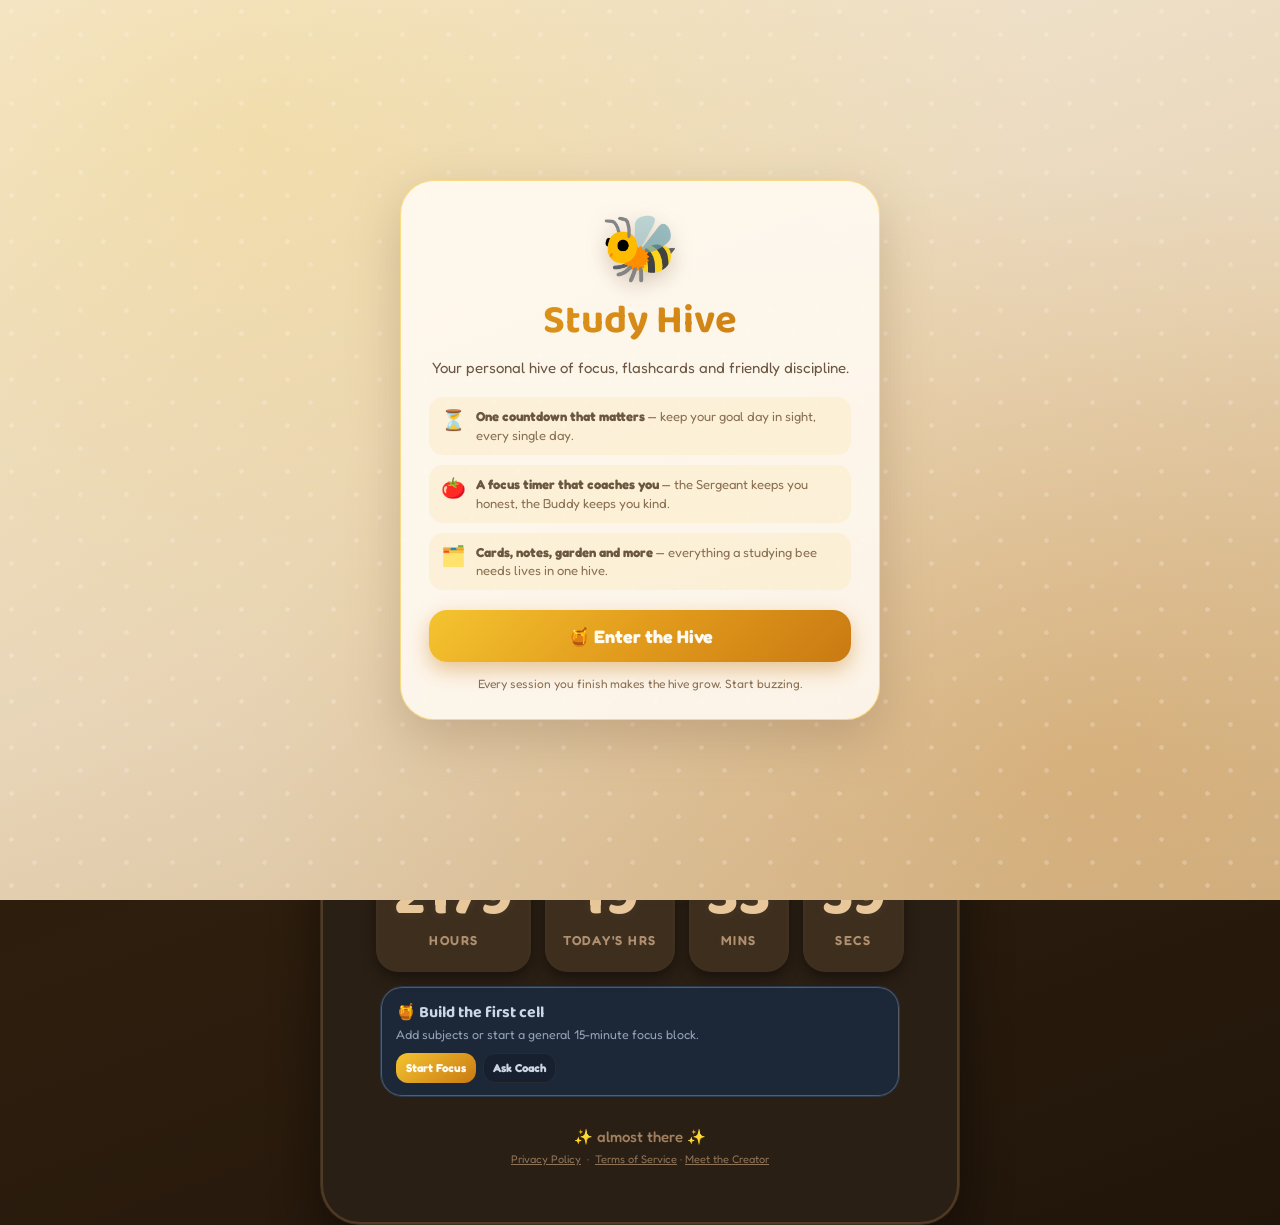
==== commit 81dbfa7e: "Add files via upload" ====
--- a/app.html
+++ b/app.html
@@ -26,7 +26,7 @@
 <link rel="icon" href="data:image/svg+xml,<svg xmlns=%22http://www.w3.org/2000/svg%22 viewBox=%220 0 100 100%22><text y=%22.9em%22 font-size=%2290%22>🐝</text></svg>">
 <link rel="preconnect" href="https://fonts.googleapis.com">
 <link href="https://fonts.googleapis.com/css2?family=Fredoka:wght@300..700&family=Baloo+2:wght@400..800&display=swap" rel="stylesheet">
-<link rel="stylesheet" href="css/styles.css?v=10">
+<link rel="stylesheet" href="css/styles.css?v=11">
 
 
 <base target="_blank">
@@ -1227,7 +1227,7 @@
 <script src="js/56-night-sky.js"></script>
 <script src="js/58-wasp.js"></script>
 <script src="js/59-lockin-mode.js"></script>
-<script src="js/62-mobile-app.js?v=2"></script>
+<script src="js/62-mobile-app.js?v=3"></script>
 
 </body>
 </html>
--- a/css/styles.css
+++ b/css/styles.css
@@ -5461,6 +5461,12 @@
    ========================================================================== */
 
 body.mobile-pro-ui {
+  /* MISSING-VAR FIX: the mobile shell uses its own palette names that were
+     never defined in the app's :root — so every gradient/color using them
+     failed and the whole shell rendered white/flat. Define them here. */
+  --deep: #4a3316;
+  --honey: #f4c430; --honey2: #e29b1c; --honey3: #c97a12;
+  --honey-soft: #fdf3dc; --honey-mid: #f7e7c3; --honey-deep: #b8862f;
   background: linear-gradient(160deg, var(--cream) 0%, var(--tan) 55%, var(--taupe) 100%);
   padding: 0 !important;
   overflow-x: hidden;
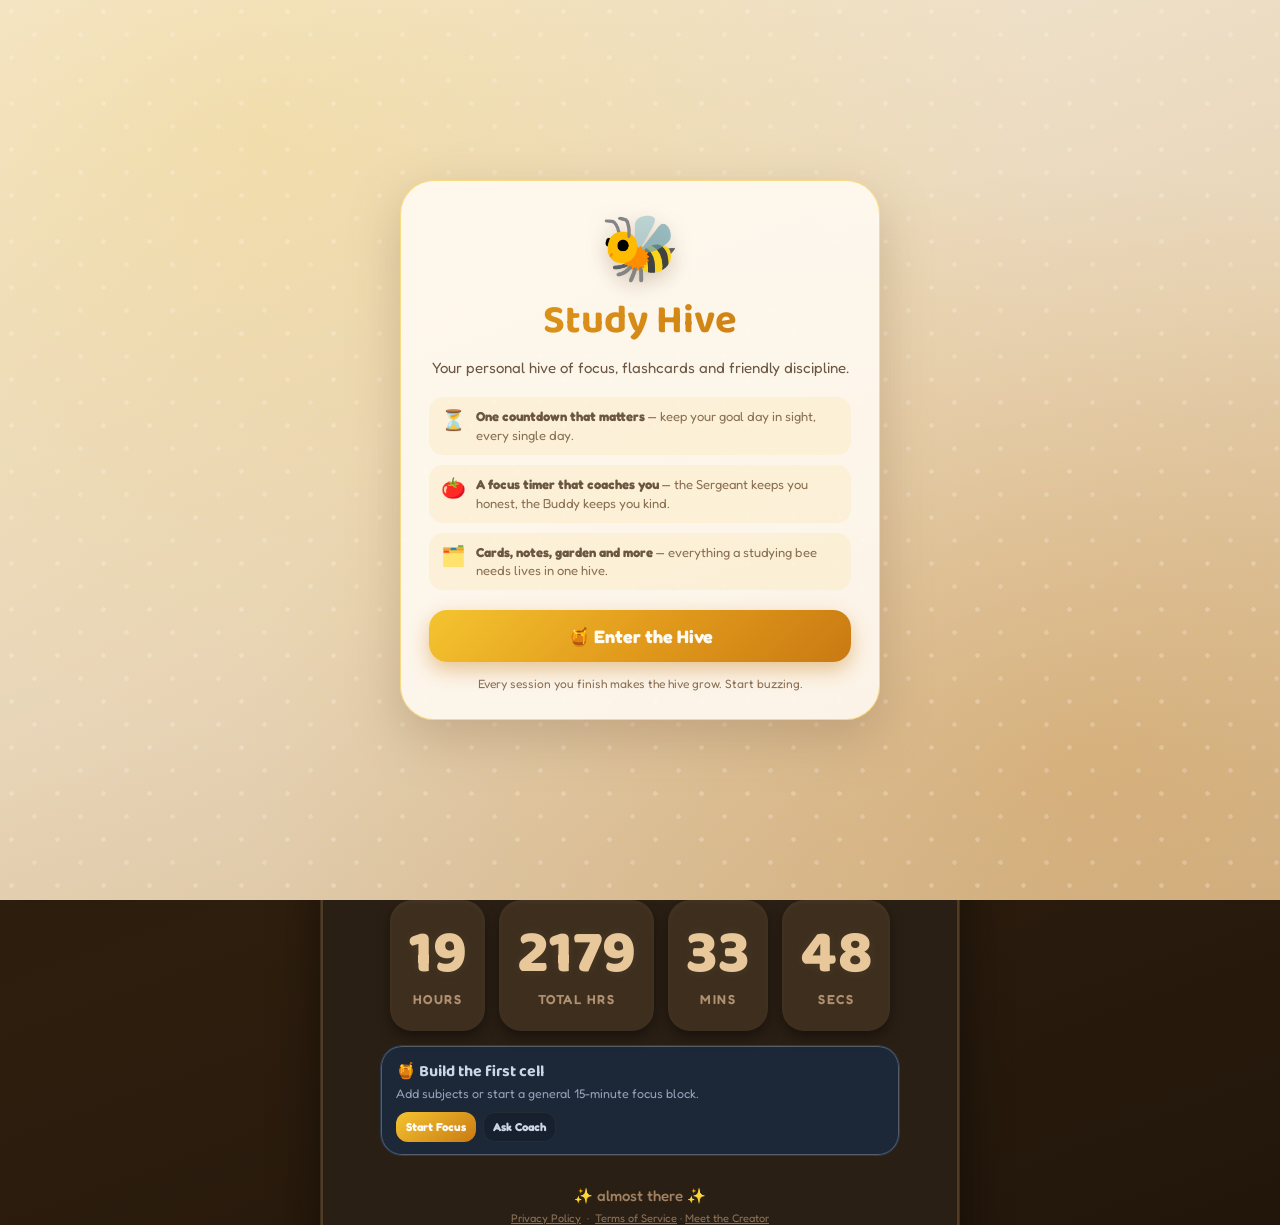
==== commit 7e9922ed: "Add files via upload" ====
--- a/app.html
+++ b/app.html
@@ -13,7 +13,16 @@
 -->
 <html lang="en">
 <head>
+<script src="js/00-shared-utils.js"></script>
 <script src="js/01-idle-timer-scheduler.js"></script>
+<script src="js/63-safe-storage.js"></script>
+<script src="js/64-spaced-repetition.js"></script>
+<script src="js/65-daily-plan.js"></script>
+<script src="js/66-hive-report.js"></script>
+<script src="js/67-plan-notify-crosswire.js"></script>
+<script src="js/68-voice-cards.js"></script>
+<script src="js/69-focus-quality.js"></script>
+<script src="js/70-cram-mode.js"></script>
 
 <meta charset="UTF-8">
 <meta name="author" content="Omphemetse Mogale">
@@ -23,10 +32,19 @@
 <meta name="rights" content="Proprietary. No copying, cloning, rebranding, resale, redistribution, or derivative works without written permission. See LICENSE.txt.">
 <meta name="viewport" content="width=device-width, initial-scale=1.0, viewport-fit=cover, maximum-scale=5.0">
 <title>Study Hive — Countdown, Focus & Flashcards</title>
+<!-- PWA / MOBILE META (was missing on the app itself — only on the landing page) -->
+<link rel="manifest" href="manifest.webmanifest">
+<meta name="theme-color" content="#f4c430">
+<meta name="apple-mobile-web-app-capable" content="yes">
+<meta name="mobile-web-app-capable" content="yes">
+<meta name="apple-mobile-web-app-status-bar-style" content="black-translucent">
+<meta name="apple-mobile-web-app-title" content="Study Hive">
+<link rel="apple-touch-icon" href="icon.png">
+<link rel="icon" href="icon.png">
 <link rel="icon" href="data:image/svg+xml,<svg xmlns=%22http://www.w3.org/2000/svg%22 viewBox=%220 0 100 100%22><text y=%22.9em%22 font-size=%2290%22>🐝</text></svg>">
 <link rel="preconnect" href="https://fonts.googleapis.com">
 <link href="https://fonts.googleapis.com/css2?family=Fredoka:wght@300..700&family=Baloo+2:wght@400..800&display=swap" rel="stylesheet">
-<link rel="stylesheet" href="css/styles.css?v=11">
+<link rel="stylesheet" href="css/styles.css?v=12">
 
 
 <base target="_blank">
@@ -894,7 +912,7 @@
       </div>
       <div class="unit">
         <div class="num" id="todayHours">00</div>
-        <div class="unit-label">Today's Hrs</div>
+        <div class="unit-label">Total Hrs</div>
       </div>
       <div class="unit">
         <div class="num" id="minutes">00</div>
@@ -1227,7 +1245,51 @@
 <script src="js/56-night-sky.js"></script>
 <script src="js/58-wasp.js"></script>
 <script src="js/59-lockin-mode.js"></script>
-<script src="js/62-mobile-app.js?v=3"></script>
+<script src="js/62-mobile-app.js?v=7"></script>
+
+<script>
+/* Study Hive PWA glue:
+   1. Register the network-first service worker (offline fallback + makes
+      the manifest icons/shortcuts installable on Android).
+   2. Home-screen shortcut deep links (?shortcut=focus | cards | plan). */
+(function () {
+  if ('serviceWorker' in navigator) {
+    window.addEventListener('load', function () {
+      navigator.serviceWorker.register('sw.js?v=1').catch(function () {});
+    });
+  }
+  var s = new URLSearchParams(window.location.search).get('shortcut');
+  if (!s) return;
+  var attempts = 0;
+  function go() {
+    if (s === 'focus') {
+      var lb = document.getElementById('lockinBtn');
+      if (lb) { lb.click(); return; }
+      var fp = document.getElementById('focusPanel');
+      if (fp) { fp.classList.add('show'); return; }
+    } else if (s === 'cards') {
+      var cb = document.getElementById('cardsBtn');
+      if (cb) { cb.click(); return; }
+    } else if (s === 'plan') {
+      try { if (window.goTab) window.goTab('home'); } catch (e) {}
+      var target = document.getElementById('mobPlanTitle') || document.getElementById('dailyPlanTitle');
+      if (target) {
+        var card = target.closest ? (target.closest('.daily-plan-card') || target.parentNode) : target.parentNode;
+        if (card) {
+          try { card.scrollIntoView({ behavior: 'smooth', block: 'center' }); } catch (e) { card.scrollIntoView(); }
+          card.classList.add('plan-flash');
+          setTimeout(function () { card.classList.remove('plan-flash'); }, 2400);
+          return;
+        }
+      }
+    }
+    /* elements may not exist yet (mobile shell builds late) — retry briefly */
+    if (++attempts < 8) setTimeout(go, 1000);
+  }
+  if (document.readyState === 'complete') setTimeout(go, 1200);
+  else window.addEventListener('load', function () { setTimeout(go, 1200); });
+})();
+</script>
 
 </body>
 </html>
--- a/css/styles.css
+++ b/css/styles.css
@@ -1934,11 +1934,12 @@
 
   /* ===== NEW: Exam Countdown Badge ===== */
   .exam-countdown-badge {
-    position: fixed; top: 18px; left: 910px; z-index: 20;
+    position: fixed; top: 18px; right: 300px; left: auto; z-index: 20;
     background: var(--pearl); border-radius: 14px; padding: 8px 12px;
     font-family: 'Fredoka', sans-serif; font-weight: 700; font-size: 12px;
     color: var(--deep-brown); box-shadow: 0 4px 12px rgba(139,111,82,0.2);
-    display: none;
+    display: none; max-width: 380px;
+    white-space: nowrap; overflow: hidden; text-overflow: ellipsis;
   }
   .exam-countdown-badge.show { display: block; }
   body.night-mode .exam-countdown-badge { background: #1c2738; color: #cdd6e4; }
@@ -5903,3 +5904,147 @@
 body.mobile-pro-ui.night-mode .mob-bb { color: #b09070; }
 body.mobile-pro-ui.night-mode .mob-hamburger, body.mobile-pro-ui.night-mode .mob-icon-btn { background: #2a1f14; }
 body.mobile-pro-ui.night-mode .mob-hex { background: #3a2c18; }
+
+/* ==========================================================================
+   ROUND 10 — spaced repetition + daily plan UI
+   ========================================================================== */
+
+/* ---- spaced repetition: badge + rating row ---- */
+.sr-wrap { display: flex; align-items: center; gap: 10px; margin: 6px 0 8px; flex-wrap: wrap; }
+.sr-badge {
+  font-size: 12px; font-weight: 800; color: var(--deep-brown);
+  background: rgba(244,196,48,.18); border: 1px solid rgba(226,155,28,.35);
+  padding: 6px 12px; border-radius: 999px;
+}
+.sr-badge b { color: var(--honey3); }
+.sr-toggle {
+  border: 1.5px solid rgba(226,155,28,.35); background: var(--pearl); color: #8a5b12;
+  border-radius: 999px; padding: 6px 12px; font-family: 'Fredoka', sans-serif;
+  font-weight: 800; font-size: 12px; cursor: pointer;
+}
+.sr-toggle.on { background: linear-gradient(135deg, var(--honey1), var(--honey2)); color: #fffaf2; border-color: transparent; }
+.sr-rating-row { display: flex; gap: 6px; margin-top: 8px; flex-wrap: wrap; justify-content: center; }
+.sr-rate {
+  border: none; border-radius: 999px; padding: 8px 14px; font-family: 'Fredoka', sans-serif;
+  font-weight: 800; font-size: 12px; cursor: pointer; color: #fffaf2;
+  transition: transform .12s ease;
+}
+.sr-rate:active { transform: scale(.93); }
+.sr-rate.again { background: #c1392b; }
+.sr-rate.hard  { background: #e08a3c; }
+.sr-rate.good  { background: #5a8a4a; }
+.sr-rate.easy  { background: #3f7fc1; }
+
+/* ---- daily plan ---- */
+.daily-plan-card {
+  background: linear-gradient(135deg, rgba(244,196,48,.16), rgba(226,155,28,.08));
+  border: 1px solid rgba(226,155,28,.3);
+  border-radius: 14px; padding: 10px 14px; margin: 10px auto 0;
+  max-width: 90%;
+}
+.daily-plan-title { font-weight: 900; font-size: 13px; color: var(--deep-brown); }
+.daily-plan-body { font-size: 12px; color: var(--brown); line-height: 1.45; margin-top: 3px; font-weight: 600; }
+.daily-plan-coach {
+  background: linear-gradient(135deg, rgba(244,196,48,.16), rgba(226,155,28,.08));
+  border: 1px solid rgba(226,155,28,.3); border-radius: 16px; padding: 12px 14px; margin-bottom: 10px;
+}
+.daily-plan-coach .daily-plan-title { font-size: 14px; }
+.daily-plan-coach .daily-plan-body { font-size: 12.5px; }
+body.night-mode .daily-plan-title { color: #e8c89a; }
+body.night-mode .daily-plan-body { color: #b09070; }
+
+/* ---- mobile daily plan card ---- */
+.mob-plan-card {
+  background: linear-gradient(135deg, rgba(244,196,48,.16), rgba(226,155,28,.08));
+  border: 1px solid rgba(226,155,28,.3);
+  border-radius: 18px; padding: 12px 14px; margin-top: 12px;
+}
+.mob-plan-title { font-weight: 900; font-size: 14px; color: var(--deep); }
+.mob-plan-body { font-size: 12.5px; color: var(--brown); line-height: 1.45; margin-top: 3px; font-weight: 600; }
+
+/* ==========================================================================
+   ROUND 11 — Hive Report (weekly recap)
+   ========================================================================== */
+.hive-report-box {
+  background: linear-gradient(150deg, rgba(244,196,48,.16), rgba(226,155,28,.08));
+  border: 1px solid rgba(226,155,28,.3); border-radius: 18px; padding: 14px; margin-top: 12px;
+}
+.hive-report-head { font-family: 'Baloo 2', sans-serif; font-weight: 900; font-size: 16px; color: var(--deep-brown); margin-bottom: 8px; }
+.hive-report-body { font-size: 13px; color: var(--brown); line-height: 1.7; }
+.hr-line b { color: var(--deep-brown); }
+.hr-days { display: flex; flex-wrap: wrap; gap: 6px; margin-top: 8px; }
+.hr-day { background: rgba(255,250,242,.8); border-radius: 8px; padding: 4px 8px; font-size: 11px; font-weight: 700; color: var(--brown); }
+.hr-day b { color: var(--honey3); }
+body.night-mode .hive-report-head, body.night-mode .hr-line b { color: #e8c89a; }
+body.night-mode .hive-report-body { color: #b09070; }
+body.night-mode .hr-day { background: #2a1f14; color: #b09070; }
+
+/* ---- swipe hint + card swipe styling ---- */
+.sr-swipe-hint {
+  width: 100%; text-align: center; font-size: 10.5px; color: var(--brown);
+  font-weight: 700; margin-top: 6px; opacity: .8;
+}
+#activeFlashcard {
+  transition: transform .18s ease, opacity .18s ease;
+  touch-action: pan-y; /* allow vertical scroll, capture horizontal */
+  user-select: none;
+}
+
+/* ====================== ROUND 12 ======================
+   PWA shortcuts deep link — highlight pulse for the daily
+   plan card when opened via the "Daily Plan" shortcut. */
+.plan-flash {
+  animation: planFlash 2.4s ease;
+  border-radius: 16px;
+}
+@keyframes planFlash {
+  0%, 100% { box-shadow: 0 0 0 0 rgba(244, 196, 48, 0); }
+  30% { box-shadow: 0 0 0 6px rgba(244, 196, 48, .6); }
+  60% { box-shadow: 0 0 0 3px rgba(226, 155, 28, .4); }
+}
+
+/* ====================== ROUND 14 ======================
+   Voice-to-flashcard quick capture + focus-quality chip +
+   "add more cards" nudge on the daily plan card. */
+.voice-card-btn { flex: 0 0 auto; width: 36px; }
+.voice-card-btn.listening { background: var(--honey2); color: #fff; box-shadow: 0 0 0 3px rgba(244, 196, 48, .35); }
+.voice-card-status { display: block; font-size: 10px; color: var(--brown); margin: 2px 0 6px; min-height: 12px; line-height: 1.3; }
+.plan-card-hint { display: block; width: 100%; margin-top: 8px; padding: 8px 10px; border: 1.5px dashed var(--honey2); border-radius: 12px; background: var(--honey-soft); color: var(--deep); font-family: 'Fredoka', sans-serif; font-size: 12.5px; font-weight: 600; cursor: pointer; text-align: left; }
+.plan-card-hint:hover { background: var(--honey-mid); }
+.interrupt-chip { margin-top: 10px; padding: 7px 10px; border-radius: 10px; background: var(--honey-mid); color: var(--deep); font-size: 11.5px; font-weight: 600; text-align: center; }
+
+/* ====================== ROUND 15 ======================
+   Cram-mode button in the SR review area. */
+.cram-btn { margin-left: 6px; border-color: var(--honey3) !important; color: var(--deep) !important; }
+.cram-btn.on { background: var(--honey2) !important; color: #fff !important; border-color: var(--honey2) !important; }
+
+/* ====================== ROUND 16 ======================
+   QA fixes:
+   · install banner used to span the full bottom width and sit
+     on top of the desktop dock / mobile tab bar. Desktop ->
+     bottom-left (the dock is center-bottom, buttons top-right);
+     mobile shell -> below the header so it never covers the
+     tab bar or the hive. It also auto-dismisses after 6s.
+   · the mobile shell has its own layout toggle, so the desktop
+     "Mobile UI on" chip is hidden inside the shell.
+   · the home screen's last stats row must clear the fixed tab
+     bar. */
+.install-app-banner {
+  top: auto; bottom: calc(16px + env(safe-area-inset-bottom));
+  right: auto; left: 14px; width: min(380px, calc(100vw - 28px));
+}
+body.mobile-pro-ui .install-app-banner {
+  bottom: auto; top: calc(64px + env(safe-area-inset-top));
+  right: 12px; left: 12px; width: auto;
+}
+body.mobile-pro-ui #mobileModeChip { display: none; }
+body.mobile-pro-ui .mob-stats { margin-bottom: calc(86px + env(safe-area-inset-bottom)); }
+
+/* ====================== ROUND 17 ======================
+   Proactive cram surfacing on the daily plan card. */
+.plan-card-hint.cram-ready {
+  border-style: solid;
+  border-color: var(--honey3);
+  background: linear-gradient(145deg, var(--honey-soft), var(--honey-mid));
+}
+.plan-card-hint.cram-ready:hover { background: var(--honey-mid); }
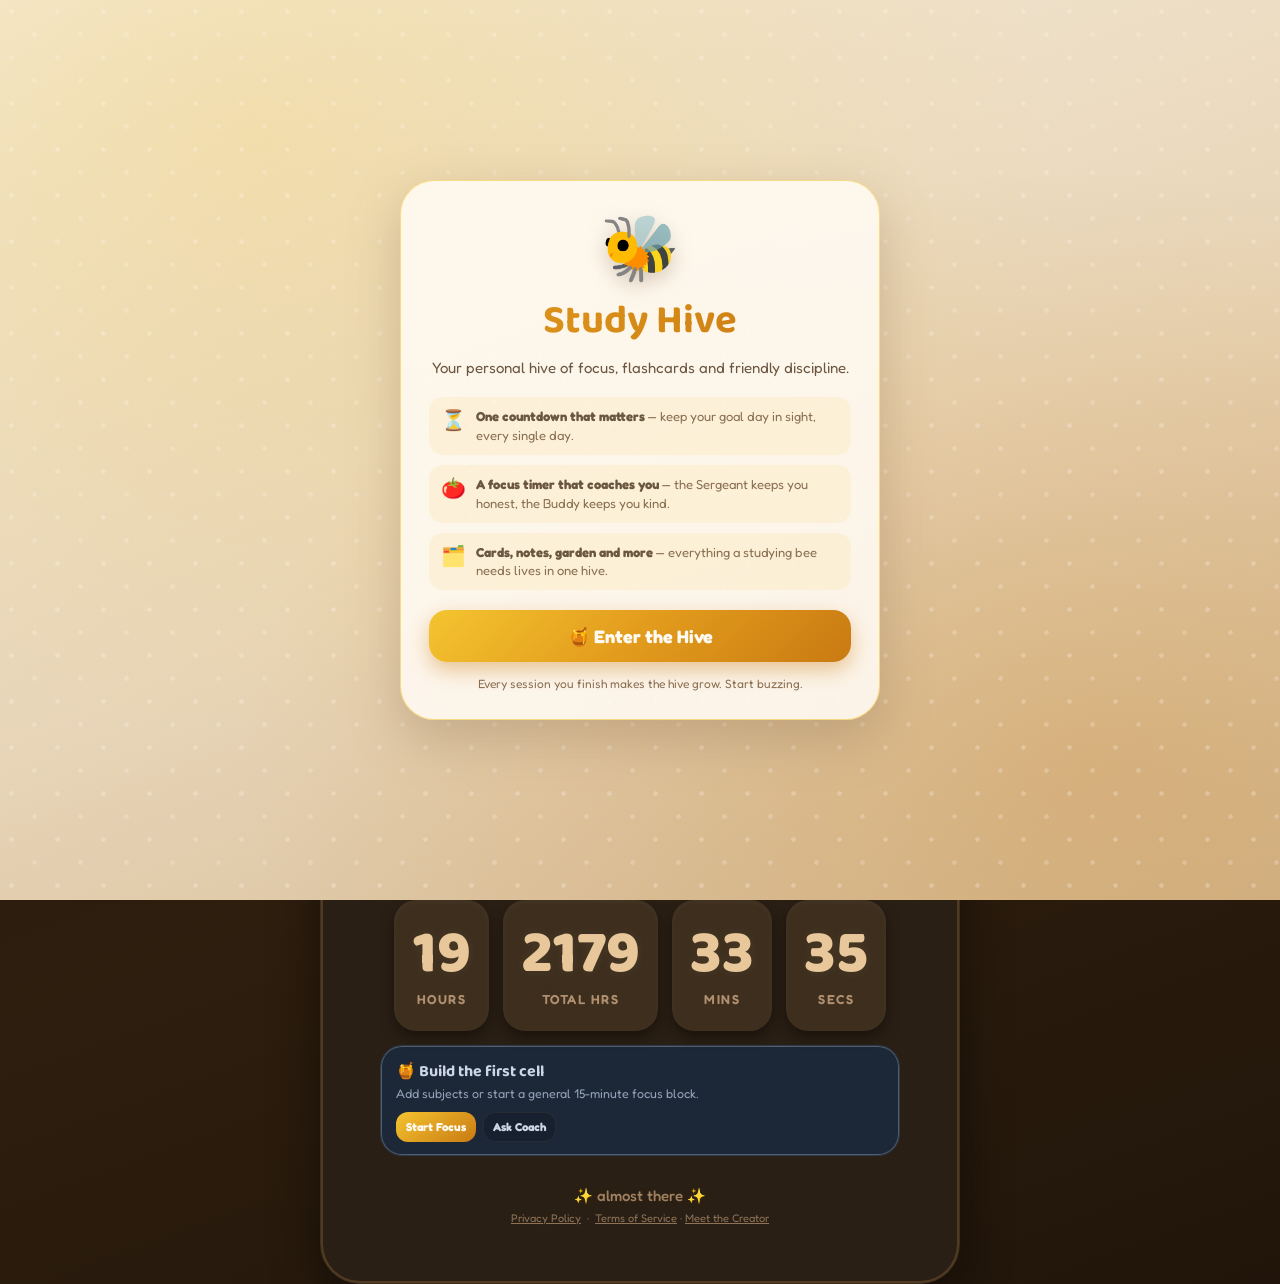
==== commit 6d7a3405: "Add files via upload" ====
--- a/app.html
+++ b/app.html
@@ -1245,7 +1245,7 @@
 <script src="js/56-night-sky.js"></script>
 <script src="js/58-wasp.js"></script>
 <script src="js/59-lockin-mode.js"></script>
-<script src="js/62-mobile-app.js?v=7"></script>
+<script src="js/62-mobile-app.js?v=9"></script>
 
 <script>
 /* Study Hive PWA glue:
--- a/css/styles.css
+++ b/css/styles.css
@@ -6048,3 +6048,81 @@
   background: linear-gradient(145deg, var(--honey-soft), var(--honey-mid));
 }
 .plan-card-hint.cram-ready:hover { background: var(--honey-mid); }
+
+/* ====================== ROUND 18 ======================
+   Mobile shell character pass:
+   · hero label shows a meaningful status line by default
+     (opt-in clock keeps working via the settings toggle)
+   · stat pills become one intentional honey ramp
+   · SOS Calm restyled to the honey palette; hidden inside the
+     shell (the shell has its own Calm tool) — the old #sosBtn
+     !important override used to defeat the shell's hide rule
+   · a CSS character bee joins the Focus card + honeycomb
+     texture on the home screen */
+
+/* 1. hero label always visible; content switches between status/clock */
+.mob-hero-clock { display: block; }
+
+/* 2. stat pills: monotonic honey ramp, lightest -> deepest */
+.mob-stat.s1 { background: linear-gradient(150deg, #f4c430, #e29b1c); }
+.mob-stat.s2 { background: linear-gradient(150deg, #e29b1c, #c97a12); }
+.mob-stat.s3 { background: linear-gradient(150deg, #c97a12, #a8690e); }
+.mob-stat.s4 { background: linear-gradient(150deg, #a8690e, #7c4a09); }
+
+/* 3. SOS Calm -> honey palette (desktop; literal colors — the shell CSS
+      vars are scoped to body.mobile-pro-ui and don't exist on desktop);
+      hidden inside the shell where the old #sosBtn !important override
+      used to defeat the hide rule */
+.sos-btn {
+  background: linear-gradient(150deg, #f4c430, #e29b1c);
+  color: #4a3316;
+  box-shadow: 0 6px 14px rgba(201, 122, 18, .35);
+}
+.sos-btn:hover { box-shadow: 0 8px 18px rgba(201, 122, 18, .45); }
+body.mobile-pro-ui #sosBtn { display: none !important; }
+
+/* 4. character bee on the Focus card */
+.mob-hero-bee {
+  position: absolute; top: 4px; right: 10px; width: 46px; height: 42px;
+  pointer-events: none; z-index: 3;
+  animation: mobBeeBob 3.2s ease-in-out infinite;
+}
+.mhb-body {
+  position: absolute; left: 6px; top: 14px; width: 28px; height: 21px;
+  border-radius: 50%;
+  background: repeating-linear-gradient(90deg, #f4c430 0 7px, #3b2b12 7px 11px);
+  box-shadow: 0 3px 6px rgba(90, 50, 0, .35);
+}
+.mhb-head {
+  position: absolute; right: 1px; top: 7px; width: 13px; height: 13px;
+  border-radius: 50%; background: #3b2b12;
+}
+.mhb-eye { position: absolute; width: 3px; height: 4px; border-radius: 50%; background: #fffaf2; }
+.mhb-eye.l { left: 3px; top: 5px; }
+.mhb-eye.r { right: 3px; top: 5px; }
+.mhb-sting {
+  position: absolute; left: 0; top: 21px; width: 7px; height: 4px;
+  background: #3b2b12; border-radius: 3px 0 0 3px;
+}
+.mhb-wing {
+  position: absolute; width: 13px; height: 19px;
+  border-radius: 55% 55% 45% 45% / 60% 60% 40% 40%;
+  background: rgba(255, 255, 255, .55); border: 1px solid rgba(255, 255, 255, .75);
+}
+.mhb-wl { left: 2px; top: -3px; animation: mhbFlapL .45s ease-in-out infinite; }
+.mhb-wr { right: 4px; top: -5px; animation: mhbFlapR .45s ease-in-out infinite; }
+@keyframes mhbFlapL { 0%, 100% { transform: rotate(-16deg) scaleY(1); } 50% { transform: rotate(-10deg) scaleY(.68); } }
+@keyframes mhbFlapR { 0%, 100% { transform: rotate(16deg) scaleY(1); } 50% { transform: rotate(10deg) scaleY(.68); } }
+.mhb-ant { position: absolute; width: 9px; height: 1.5px; background: #3b2b12; }
+.mhb-antl { right: 3px; top: 2px; transform: rotate(-32deg); }
+.mhb-antr { right: 9px; top: 0; transform: rotate(32deg); }
+.mhb-ant::after { content: ''; position: absolute; right: -1px; top: -2px; width: 3px; height: 3px; border-radius: 50%; background: #3b2b12; }
+@keyframes mobBeeBob { 0%, 100% { transform: translateY(0); } 50% { transform: translateY(-4px); } }
+
+/* 5. subtle honeycomb texture on the home screen */
+body.mobile-pro-ui #mobScr-home {
+  background:
+    radial-gradient(circle at 30% 30%, rgba(244, 196, 48, .13) 0 1.5px, transparent 2px),
+    radial-gradient(circle at 70% 60%, rgba(244, 196, 48, .10) 0 1.5px, transparent 2px);
+  background-size: 26px 26px, 34px 34px;
+}
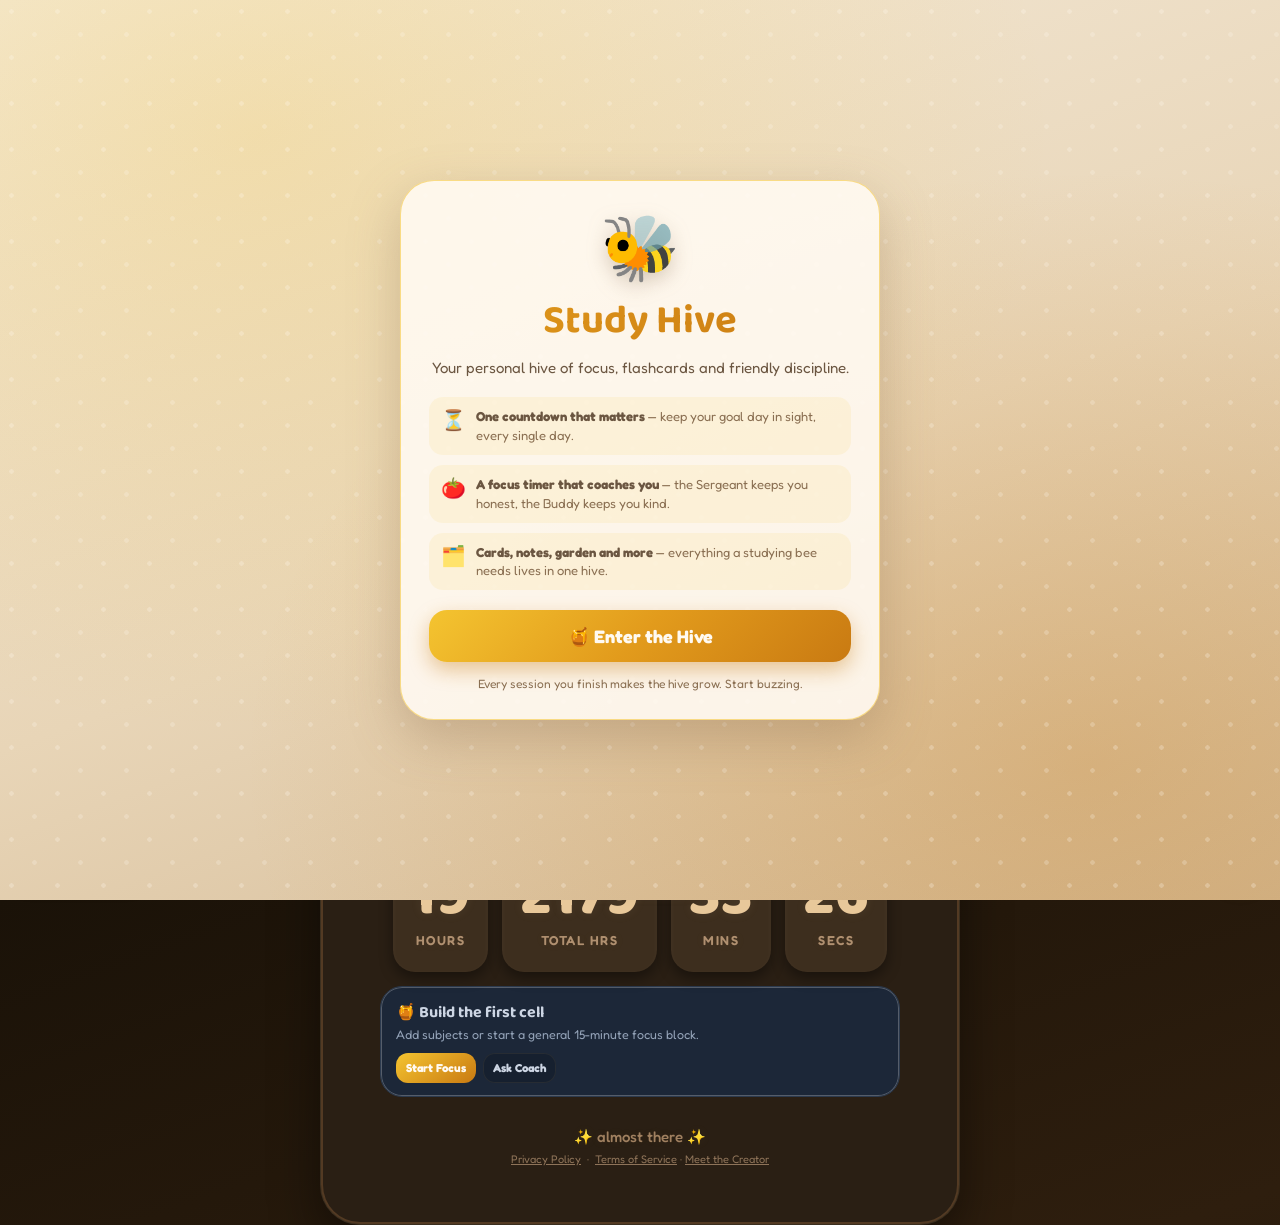
==== commit db2242fa: "Add files via upload" ====
--- a/app.html
+++ b/app.html
@@ -1245,7 +1245,7 @@
 <script src="js/56-night-sky.js"></script>
 <script src="js/58-wasp.js"></script>
 <script src="js/59-lockin-mode.js"></script>
-<script src="js/62-mobile-app.js?v=9"></script>
+<script src="js/62-mobile-app.js?v=10"></script>
 
 <script>
 /* Study Hive PWA glue:
--- a/css/styles.css
+++ b/css/styles.css
@@ -6126,3 +6126,46 @@
     radial-gradient(circle at 70% 60%, rgba(244, 196, 48, .10) 0 1.5px, transparent 2px);
   background-size: 26px 26px, 34px 34px;
 }
+
+/* ====================== ROUND 19 ======================
+   Mobile home character pass — reuse the DESKTOP pieces:
+   · the real Sergeant SVG (same markup/classes as
+     #sergeantPersistent incl. rank badge + bob) perched on
+     the Focus card
+   · flying bees using the desktop bee-core CSS art
+   · stat pills unified on the desktop signature honey
+     gradient (the XP-bar system: --honey1 -> --honey3 -> gold) */
+
+/* Sergeant: the desktop rule pins it bottom-left fixed; in the shell it
+   sits inside the hero card instead. Same SVG, same classes, same life. */
+body.mobile-pro-ui #mobSergeant {
+  position: absolute; top: 6px; right: 8px; left: auto;
+  width: 52px; height: 52px; transform: none; z-index: 4;
+  pointer-events: none;
+}
+body.mobile-pro-ui #mobSergeant .sergeant-rank-badge { font-size: 7px; top: -7px; }
+
+/* flying bees: desktop bee-core art inside shell-scoped wanderers */
+.mob-home-grid { position: relative; }
+.mob-flybee { position: absolute; width: 46px; height: 46px; pointer-events: none; z-index: 6; opacity: .95; }
+.mob-flybee-1 { top: 6%; left: -8%; animation: mobBeeFly1 26s ease-in-out infinite; }
+.mob-flybee-2 { top: 58%; left: 92%; animation: mobBeeFly2 31s ease-in-out infinite; }
+@keyframes mobBeeFly1 {
+  0%   { transform: translate(0, 0) scale(.8) rotate(-6deg); }
+  25%  { transform: translate(44vw, -5vh) scale(.8) rotate(4deg); }
+  50%  { transform: translate(80vw, 4vh) scale(.85) rotate(-3deg); }
+  75%  { transform: translate(36vw, 8vh) scale(.8) rotate(5deg); }
+  100% { transform: translate(0, 0) scale(.8) rotate(-6deg); }
+}
+@keyframes mobBeeFly2 {
+  0%   { transform: translate(0, 0) scale(.7) rotate(5deg); }
+  30%  { transform: translate(-42vw, -6vh) scale(.7) rotate(-4deg); }
+  60%  { transform: translate(-78vw, 3vh) scale(.75) rotate(3deg); }
+  100% { transform: translate(0, 0) scale(.7) rotate(5deg); }
+}
+
+/* stat pills: ONE system — the desktop signature honey gradient
+   (same stops as the desktop XP bar), not per-pill random shades */
+.mob-stat.s1, .mob-stat.s2, .mob-stat.s3, .mob-stat.s4 {
+  background: linear-gradient(150deg, var(--honey1) 0%, var(--honey2) 55%, var(--honey3) 100%);
+}
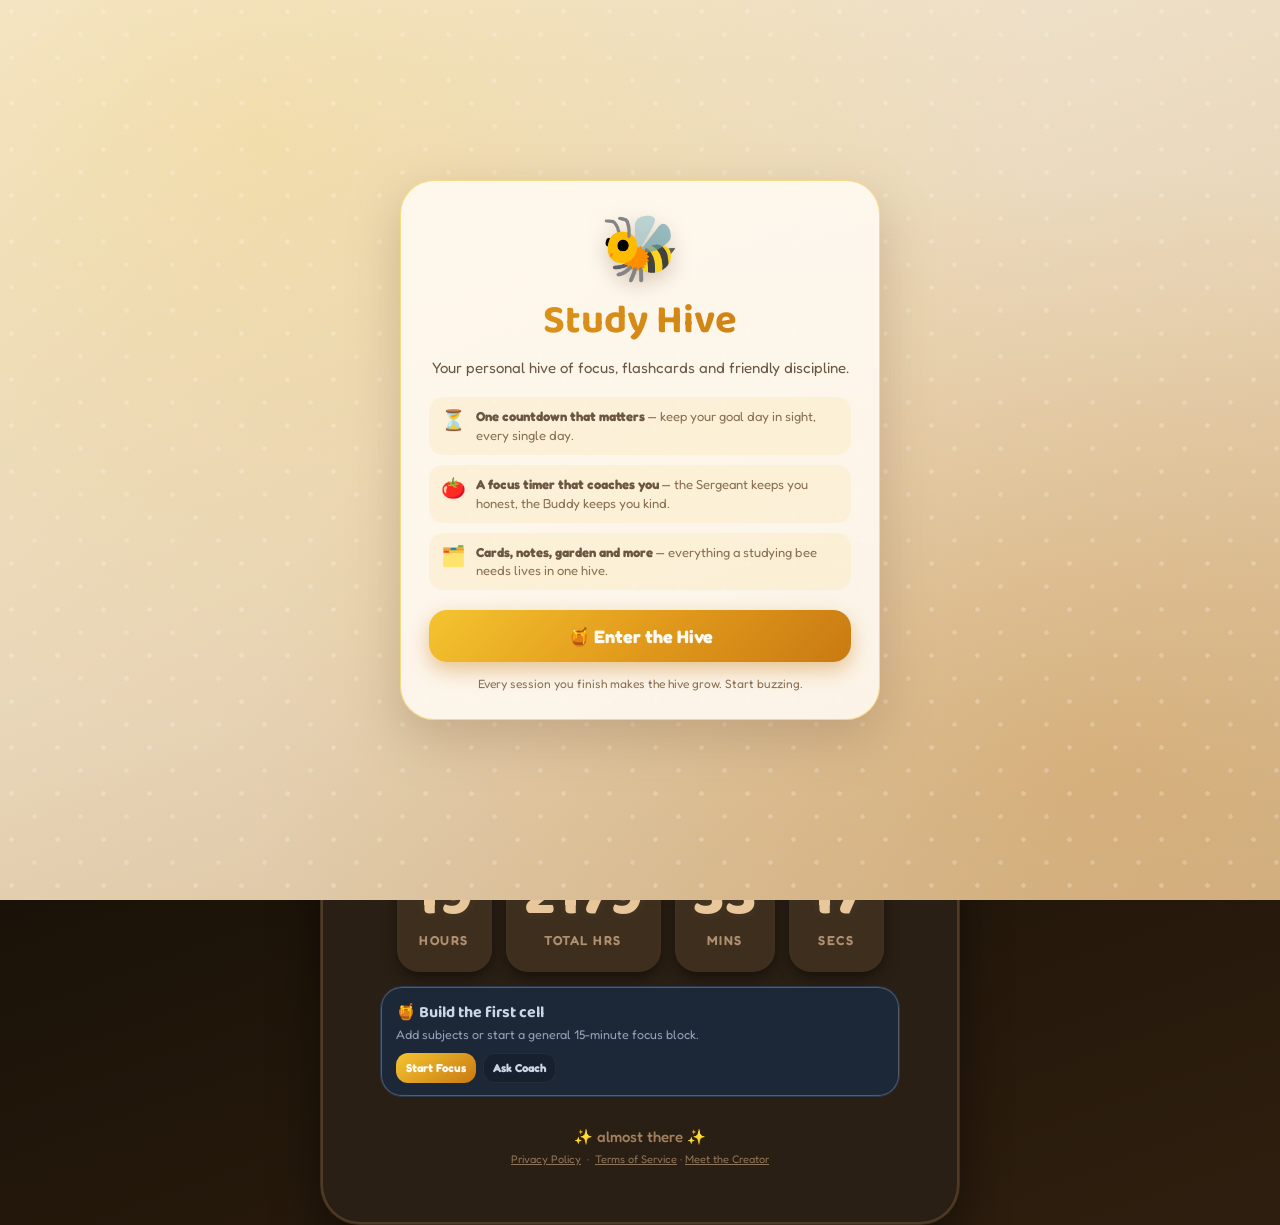
==== commit 871b26fd: "Add files via upload" ====
--- a/app.html
+++ b/app.html
@@ -1245,7 +1245,7 @@
 <script src="js/56-night-sky.js"></script>
 <script src="js/58-wasp.js"></script>
 <script src="js/59-lockin-mode.js"></script>
-<script src="js/62-mobile-app.js?v=10"></script>
+<script src="js/62-mobile-app.js?v=11"></script>
 
 <script>
 /* Study Hive PWA glue:
--- a/css/styles.css
+++ b/css/styles.css
@@ -6136,32 +6136,27 @@
    · stat pills unified on the desktop signature honey
      gradient (the XP-bar system: --honey1 -> --honey3 -> gold) */
 
-/* Sergeant: the desktop rule pins it bottom-left fixed; in the shell it
-   sits inside the hero card instead. Same SVG, same classes, same life. */
-body.mobile-pro-ui #mobSergeant {
-  position: absolute; top: 6px; right: 8px; left: auto;
-  width: 52px; height: 52px; transform: none; z-index: 4;
-  pointer-events: none;
-}
-body.mobile-pro-ui #mobSergeant .sergeant-rank-badge { font-size: 7px; top: -7px; }
-
-/* flying bees: desktop bee-core art inside shell-scoped wanderers */
+/* flying bees: the DESKTOP bee look — the app's living bees are emoji
+   (hive-bee-el with textContent '🐝' in js/06). The shell uses plain
+   emoji spans (NO hive-bee-el class: js/09's art-upgrade converts that
+   class into the detailed CSS bee, which needs the hive's sized box and
+   renders as scattered parts elsewhere). */
 .mob-home-grid { position: relative; }
-.mob-flybee { position: absolute; width: 46px; height: 46px; pointer-events: none; z-index: 6; opacity: .95; }
-.mob-flybee-1 { top: 6%; left: -8%; animation: mobBeeFly1 26s ease-in-out infinite; }
-.mob-flybee-2 { top: 58%; left: 92%; animation: mobBeeFly2 31s ease-in-out infinite; }
+.mob-flybee { position: absolute; font-size: 18px; line-height: 1; pointer-events: none; z-index: 9; filter: drop-shadow(0 2px 3px rgba(91, 63, 25, .35)); }
+.mob-flybee-1 { top: 8%; left: 5%; animation: mobBeeFly1 24s ease-in-out infinite; }
+.mob-flybee-2 { top: 42%; left: 58%; animation: mobBeeFly2 29s ease-in-out infinite; }
 @keyframes mobBeeFly1 {
-  0%   { transform: translate(0, 0) scale(.8) rotate(-6deg); }
-  25%  { transform: translate(44vw, -5vh) scale(.8) rotate(4deg); }
-  50%  { transform: translate(80vw, 4vh) scale(.85) rotate(-3deg); }
-  75%  { transform: translate(36vw, 8vh) scale(.8) rotate(5deg); }
-  100% { transform: translate(0, 0) scale(.8) rotate(-6deg); }
+  0%   { transform: translate(0, 0) scale(.85) rotate(-6deg); }
+  25%  { transform: translate(46vw, -4vh) scale(.85) rotate(5deg); }
+  50%  { transform: translate(74vw, 5vh) scale(.9) rotate(-4deg); }
+  75%  { transform: translate(30vw, 8vh) scale(.85) rotate(6deg); }
+  100% { transform: translate(0, 0) scale(.85) rotate(-6deg); }
 }
 @keyframes mobBeeFly2 {
-  0%   { transform: translate(0, 0) scale(.7) rotate(5deg); }
-  30%  { transform: translate(-42vw, -6vh) scale(.7) rotate(-4deg); }
-  60%  { transform: translate(-78vw, 3vh) scale(.75) rotate(3deg); }
-  100% { transform: translate(0, 0) scale(.7) rotate(5deg); }
+  0%   { transform: translate(0, 0) scale(.75) rotate(5deg); }
+  30%  { transform: translate(-40vw, -5vh) scale(.75) rotate(-4deg); }
+  60%  { transform: translate(-58vw, 3vh) scale(.8) rotate(3deg); }
+  100% { transform: translate(0, 0) scale(.75) rotate(5deg); }
 }
 
 /* stat pills: ONE system — the desktop signature honey gradient
@@ -6169,3 +6164,66 @@
 .mob-stat.s1, .mob-stat.s2, .mob-stat.s3, .mob-stat.s4 {
   background: linear-gradient(150deg, var(--honey1) 0%, var(--honey2) 55%, var(--honey3) 100%);
 }
+
+/* ====================== ROUND 20 ======================
+   Top region -> the PC card system (from the "50 days to go"
+   card upward): the PC main card is a 40px-radius pearl panel
+   with an inner gold ring and honeycomb texture. Apply the
+   same system to the mobile hero + goal card, round the
+   header buttons, and keep the bees on-screen. */
+
+/* hero (Focus Timer): PC roundness + inner ring + comb texture */
+body.mobile-pro-ui .mob-hero {
+  border-radius: 38px;
+  background:
+    radial-gradient(circle at 22% 18%, rgba(255, 255, 255, .16) 0 1.5px, transparent 2px),
+    radial-gradient(circle at 64% 42%, rgba(255, 255, 255, .11) 0 1.5px, transparent 2px),
+    linear-gradient(150deg, var(--honey), var(--honey2) 55%, var(--honey3));
+  background-size: 24px 24px, 30px 30px, auto;
+  box-shadow: 0 18px 44px rgba(201, 122, 18, .4), inset 0 0 0 2px rgba(255, 255, 255, .28);
+}
+
+/* goal card ("50 days to go"): the PC main-card system */
+body.mobile-pro-ui .mob-card {
+  border-radius: 36px;
+  position: relative; overflow: hidden;
+  box-shadow: 0 20px 50px rgba(139, 111, 82, .25), inset 0 0 0 2px rgba(201, 168, 124, .3);
+}
+body.mobile-pro-ui .mob-card::before {
+  content: ''; position: absolute; inset: 0; pointer-events: none; opacity: .55;
+  background-image:
+    radial-gradient(circle at 30% 30%, rgba(244, 196, 48, .30) 0 1.5px, transparent 2px),
+    radial-gradient(circle at 70% 60%, rgba(244, 196, 48, .24) 0 1.5px, transparent 2px);
+  background-size: 26px 26px, 34px 34px;
+}
+
+/* header: rounder icon buttons + hamburger */
+body.mobile-pro-ui .mob-icon-btn,
+body.mobile-pro-ui .mob-hamburger { border-radius: 16px; }
+
+/* ====================== ROUND 21 ======================
+   Use the REAL desktop characters, not copies:
+   · the desktop Sergeant (#sergeantPersistent) was already
+     live on mobile (left edge, real anger wiring) — his
+     voice, fists and steam were hidden, so un-hide them:
+     he nags when you idle and gets angrier by the hour,
+     exactly like PC. */
+
+body.mobile-pro-ui .sergeant-nag-bubble { display: block !important; }
+body.mobile-pro-ui .sergeant-fist,
+body.mobile-pro-ui .sergeant-steam { display: block !important; }
+/* keep the bubble next to the sergeant on small screens */
+body.mobile-pro-ui .sergeant-nag-bubble { left: 74px; max-width: 170px; }
+
+/* ROUND 22 — custom bees via the DESKTOP pipeline:
+   shell bees are .hive-bee-el emoji spans; js/09's own upgrader
+   converts them to the custom art with the correct per-type box
+   (worker 30x24 · drone 27x22 · guard 31x24 · queen 42x34), so
+   the parts can never scatter again. Third bee gets its own lane. */
+.mob-flybee-3 { top: 26%; left: 78%; animation: mobBeeFly3 33s ease-in-out infinite; }
+@keyframes mobBeeFly3 {
+  0%   { transform: translate(0, 0) scale(.8) rotate(4deg); }
+  30%  { transform: translate(-34vw, -6vh) scale(.8) rotate(-5deg); }
+  60%  { transform: translate(-64vw, 4vh) scale(.85) rotate(4deg); }
+  100% { transform: translate(0, 0) scale(.8) rotate(4deg); }
+}
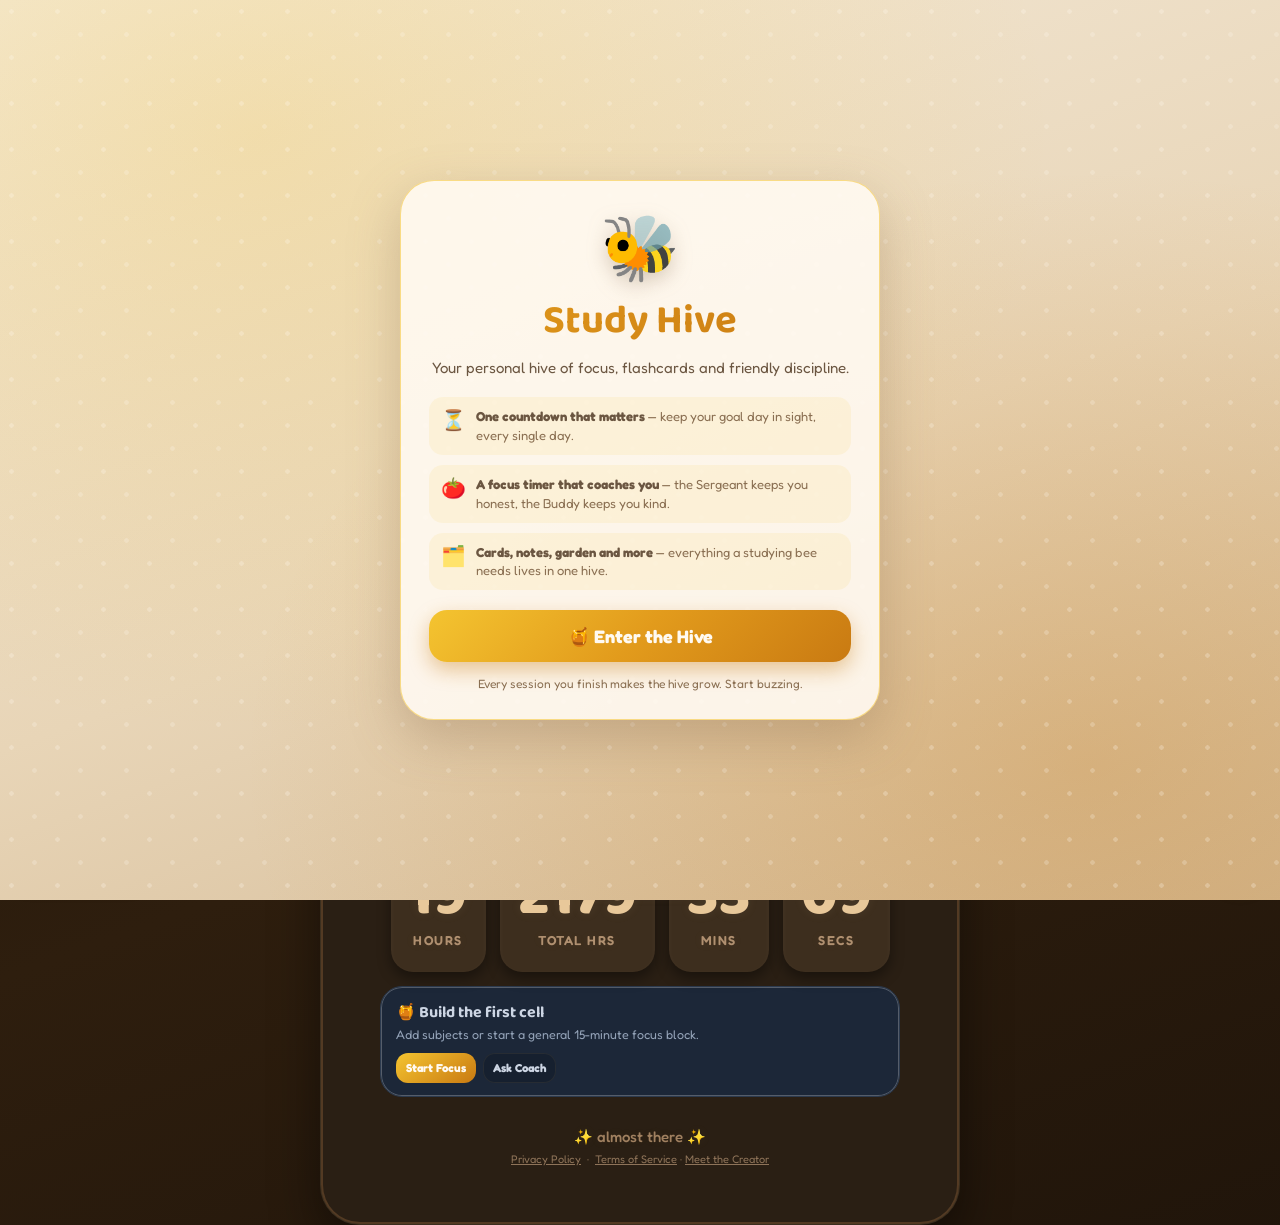
==== commit 2a84cbc7: "Add files via upload" ====
--- a/app.html
+++ b/app.html
@@ -1245,7 +1245,7 @@
 <script src="js/56-night-sky.js"></script>
 <script src="js/58-wasp.js"></script>
 <script src="js/59-lockin-mode.js"></script>
-<script src="js/62-mobile-app.js?v=11"></script>
+<script src="js/62-mobile-app.js?v=12"></script>
 
 <script>
 /* Study Hive PWA glue:
--- a/css/styles.css
+++ b/css/styles.css
@@ -6143,21 +6143,8 @@
    renders as scattered parts elsewhere). */
 .mob-home-grid { position: relative; }
 .mob-flybee { position: absolute; font-size: 18px; line-height: 1; pointer-events: none; z-index: 9; filter: drop-shadow(0 2px 3px rgba(91, 63, 25, .35)); }
-.mob-flybee-1 { top: 8%; left: 5%; animation: mobBeeFly1 24s ease-in-out infinite; }
-.mob-flybee-2 { top: 42%; left: 58%; animation: mobBeeFly2 29s ease-in-out infinite; }
-@keyframes mobBeeFly1 {
-  0%   { transform: translate(0, 0) scale(.85) rotate(-6deg); }
-  25%  { transform: translate(46vw, -4vh) scale(.85) rotate(5deg); }
-  50%  { transform: translate(74vw, 5vh) scale(.9) rotate(-4deg); }
-  75%  { transform: translate(30vw, 8vh) scale(.85) rotate(6deg); }
-  100% { transform: translate(0, 0) scale(.85) rotate(-6deg); }
-}
-@keyframes mobBeeFly2 {
-  0%   { transform: translate(0, 0) scale(.75) rotate(5deg); }
-  30%  { transform: translate(-40vw, -5vh) scale(.75) rotate(-4deg); }
-  60%  { transform: translate(-58vw, 3vh) scale(.8) rotate(3deg); }
-  100% { transform: translate(0, 0) scale(.75) rotate(5deg); }
-}
+.mob-flybee-1 { top: 8%; left: 5%; }
+.mob-flybee-2 { top: 42%; left: 58%; }
 
 /* stat pills: ONE system — the desktop signature honey gradient
    (same stops as the desktop XP bar), not per-pill random shades */
@@ -6220,10 +6207,26 @@
    converts them to the custom art with the correct per-type box
    (worker 30x24 · drone 27x22 · guard 31x24 · queen 42x34), so
    the parts can never scatter again. Third bee gets its own lane. */
-.mob-flybee-3 { top: 26%; left: 78%; animation: mobBeeFly3 33s ease-in-out infinite; }
-@keyframes mobBeeFly3 {
-  0%   { transform: translate(0, 0) scale(.8) rotate(4deg); }
-  30%  { transform: translate(-34vw, -6vh) scale(.8) rotate(-5deg); }
-  60%  { transform: translate(-64vw, 4vh) scale(.85) rotate(4deg); }
-  100% { transform: translate(0, 0) scale(.8) rotate(4deg); }
-}
+.mob-flybee-3 { top: 26%; left: 78%; }
+
+/* ====================== ROUND 23 ======================
+   Mobile keeps its characters no matter the mode:
+   grind/zen/sleep are desktop chrome-hiders that set the
+   Sergeant/bubble to opacity 0 or display none — on the
+   mobile shell those modes must not eat the cast.
+   (Bees move via JS transitions in js/62 now, so the CSS
+   drift keyframes below are removed — inline transforms
+   would otherwise be overridden by the animation.) */
+body.mobile-pro-ui.grind-mode .sergeant-persistent,
+body.mobile-pro-ui.zen-mode .sergeant-persistent,
+body.mobile-pro-ui.sleep-mode .sergeant-persistent,
+body.mobile-pro-ui.grind-mode .sergeant-nag-bubble,
+body.mobile-pro-ui.zen-mode .sergeant-nag-bubble,
+body.mobile-pro-ui.sleep-mode .sergeant-nag-bubble,
+body.mobile-pro-ui.grind-mode .mob-flybee,
+body.mobile-pro-ui.zen-mode .mob-flybee,
+body.mobile-pro-ui.sleep-mode .mob-flybee {
+  opacity: 1 !important;
+  display: block !important;
+  pointer-events: none !important;
+}
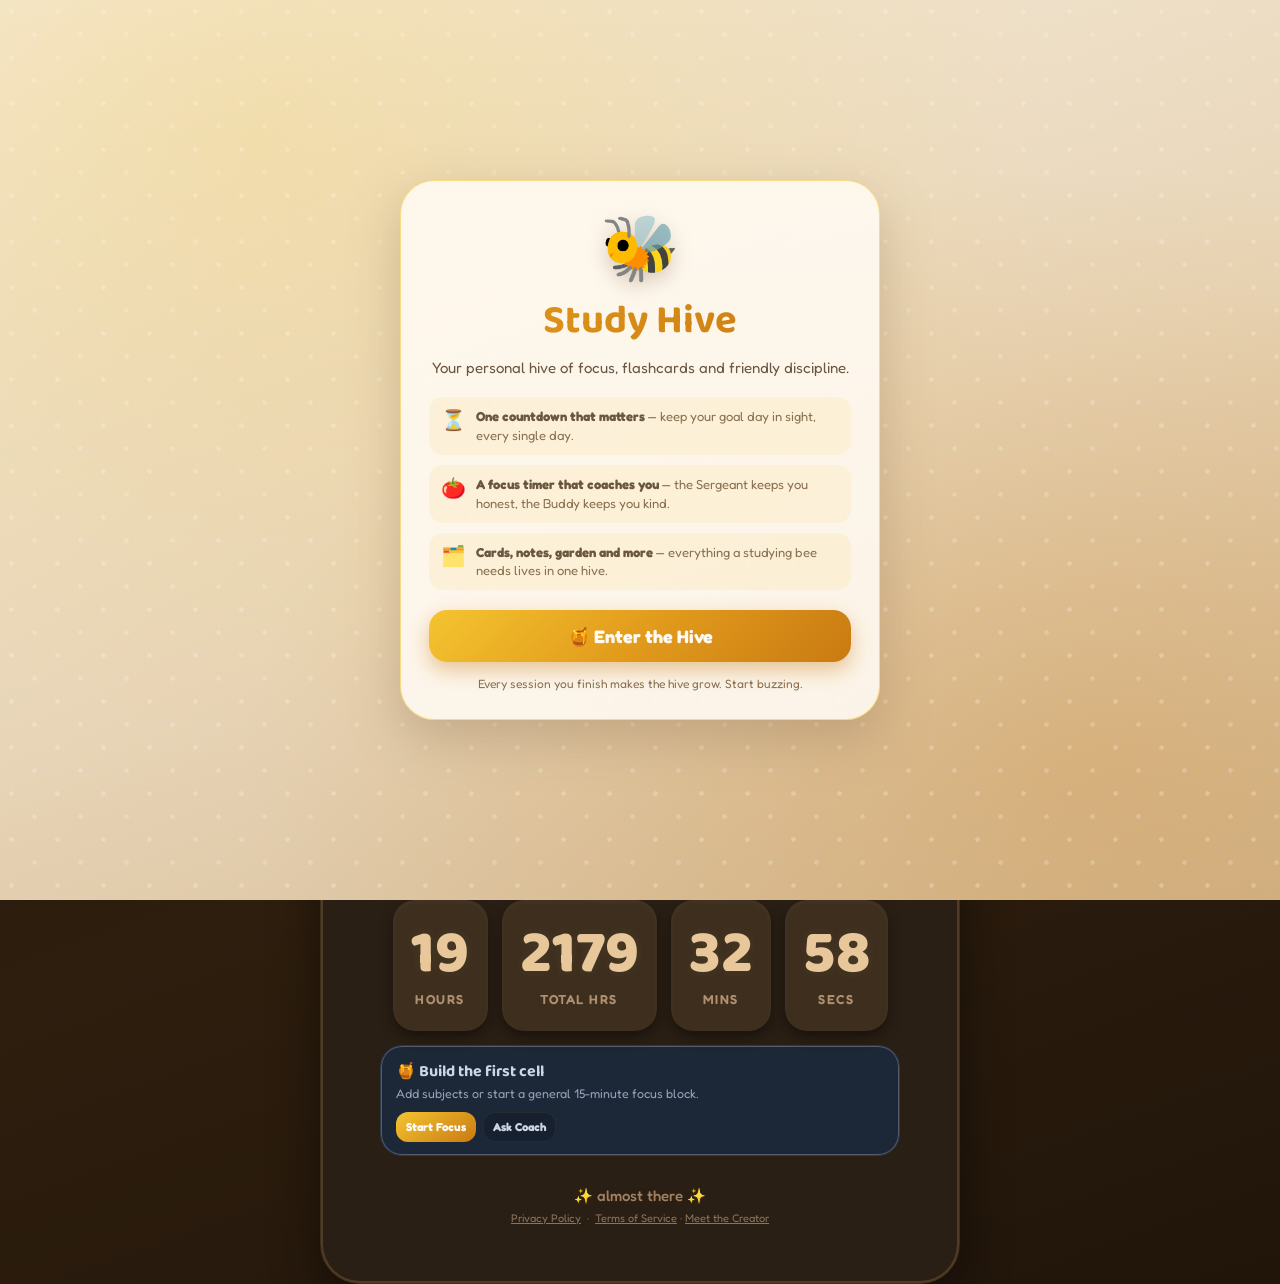
==== commit c1cae905: "Add files via upload" ====
--- a/app.html
+++ b/app.html
@@ -1245,7 +1245,7 @@
 <script src="js/56-night-sky.js"></script>
 <script src="js/58-wasp.js"></script>
 <script src="js/59-lockin-mode.js"></script>
-<script src="js/62-mobile-app.js?v=12"></script>
+<script src="js/62-mobile-app.js?v=14"></script>
 
 <script>
 /* Study Hive PWA glue:
--- a/css/styles.css
+++ b/css/styles.css
@@ -6230,3 +6230,50 @@
   display: block !important;
   pointer-events: none !important;
 }
+
+/* ====================== ROUND 24 ======================
+   Home screen rebuilt to the new design:
+   · preset chips live in their own row above the hero
+   · the goal card sits in a duo with a gold hive circle
+   · a GOLD STICKY strip (apps + hive slider) pins below the
+     header and moves with the user while scrolling
+   · quick tools first, then hive progress, music at the
+     bottom (the music slider under the new UI) */
+
+.mob-chips-row { display: flex; gap: 8px; justify-content: center; margin: 0 0 12px; }
+.mob-chips-row .mob-hero-chip {
+  background: #fff; color: var(--deep); border: 1.5px solid rgba(226, 155, 28, .4);
+  box-shadow: 0 3px 8px rgba(139, 111, 82, .12);
+}
+.mob-chips-row .mob-hero-chip.active {
+  background: linear-gradient(150deg, var(--honey1), var(--honey3)); color: #fff; border-color: transparent;
+}
+
+.mob-duo { display: flex; gap: 12px; margin-top: 12px; align-items: stretch; }
+.mob-duo .mob-card { margin-top: 0; flex: 1; }
+.mob-hive-circle {
+  width: 88px; min-width: 88px; border: none; border-radius: 50%;
+  background: linear-gradient(150deg, var(--honey1), var(--honey2) 55%, var(--honey3));
+  font-size: 38px; cursor: pointer;
+  box-shadow: 0 12px 26px rgba(201, 122, 18, .38), inset 0 0 0 2px rgba(255, 255, 255, .25);
+  animation: mobHiveCircleBob 2.6s ease-in-out infinite;
+}
+@keyframes mobHiveCircleBob { 0%, 100% { transform: translateY(0); } 50% { transform: translateY(-4px); } }
+
+/* the apps + hive slider: sticky under the header, moves with the user */
+.mob-appstrip {
+  position: sticky; top: calc(64px + env(safe-area-inset-top)); z-index: 55;
+  display: flex; gap: 8px; overflow-x: auto;
+  padding: 10px 14px; margin: 16px -14px 0;
+  background: linear-gradient(150deg, var(--honey1), var(--honey2) 55%, var(--honey3));
+  scrollbar-width: none; -webkit-overflow-scrolling: touch;
+}
+.mob-appstrip::-webkit-scrollbar { display: none; }
+.mob-strip-pill {
+  flex: 0 0 auto; border: none; border-radius: 999px; padding: 9px 15px;
+  background: rgba(255, 255, 255, .94); color: var(--deep);
+  font-family: 'Fredoka', sans-serif; font-weight: 800; font-size: 12.5px;
+  box-shadow: 0 3px 8px rgba(90, 50, 0, .18); cursor: pointer; white-space: nowrap;
+}
+.mob-strip-pill:active { transform: scale(.94); }
+.mob-strip-pill.hive { background: #fffaf2; border: 2px solid var(--honey3); color: #7c4a09; }
